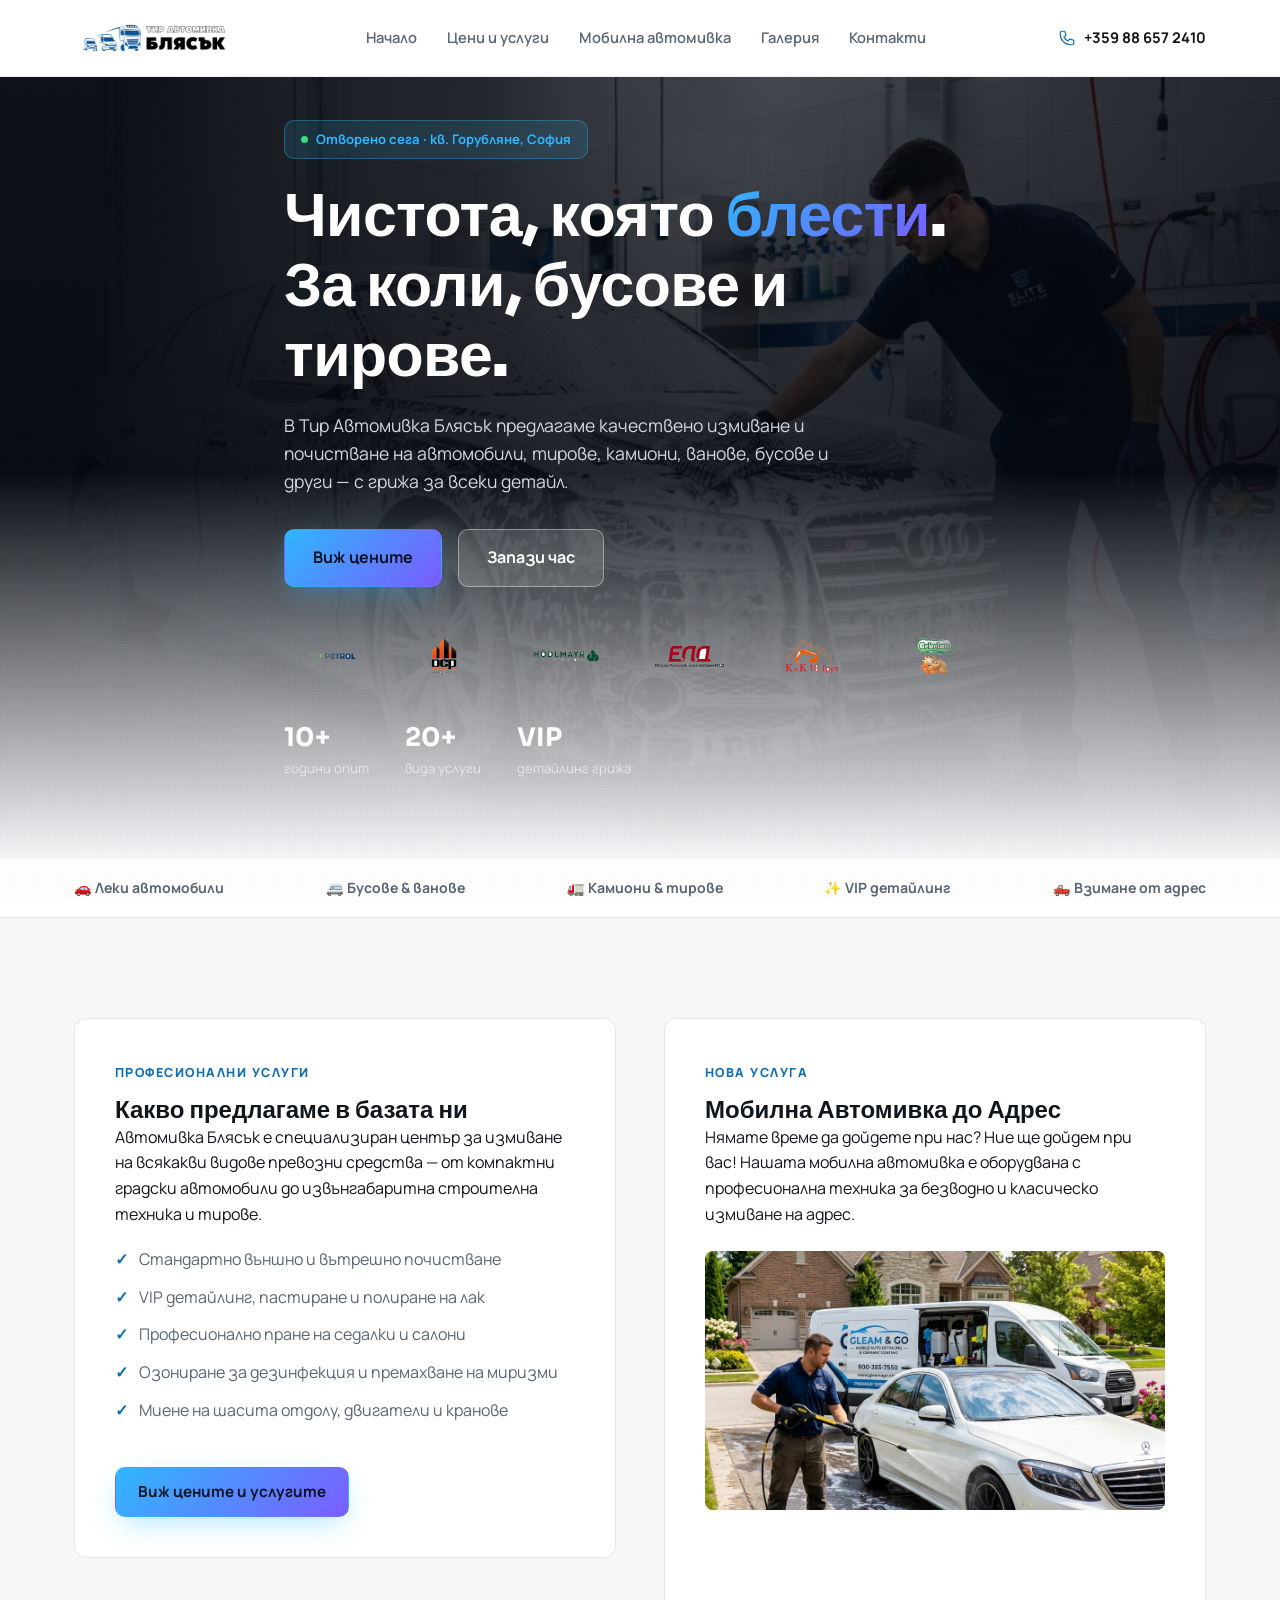
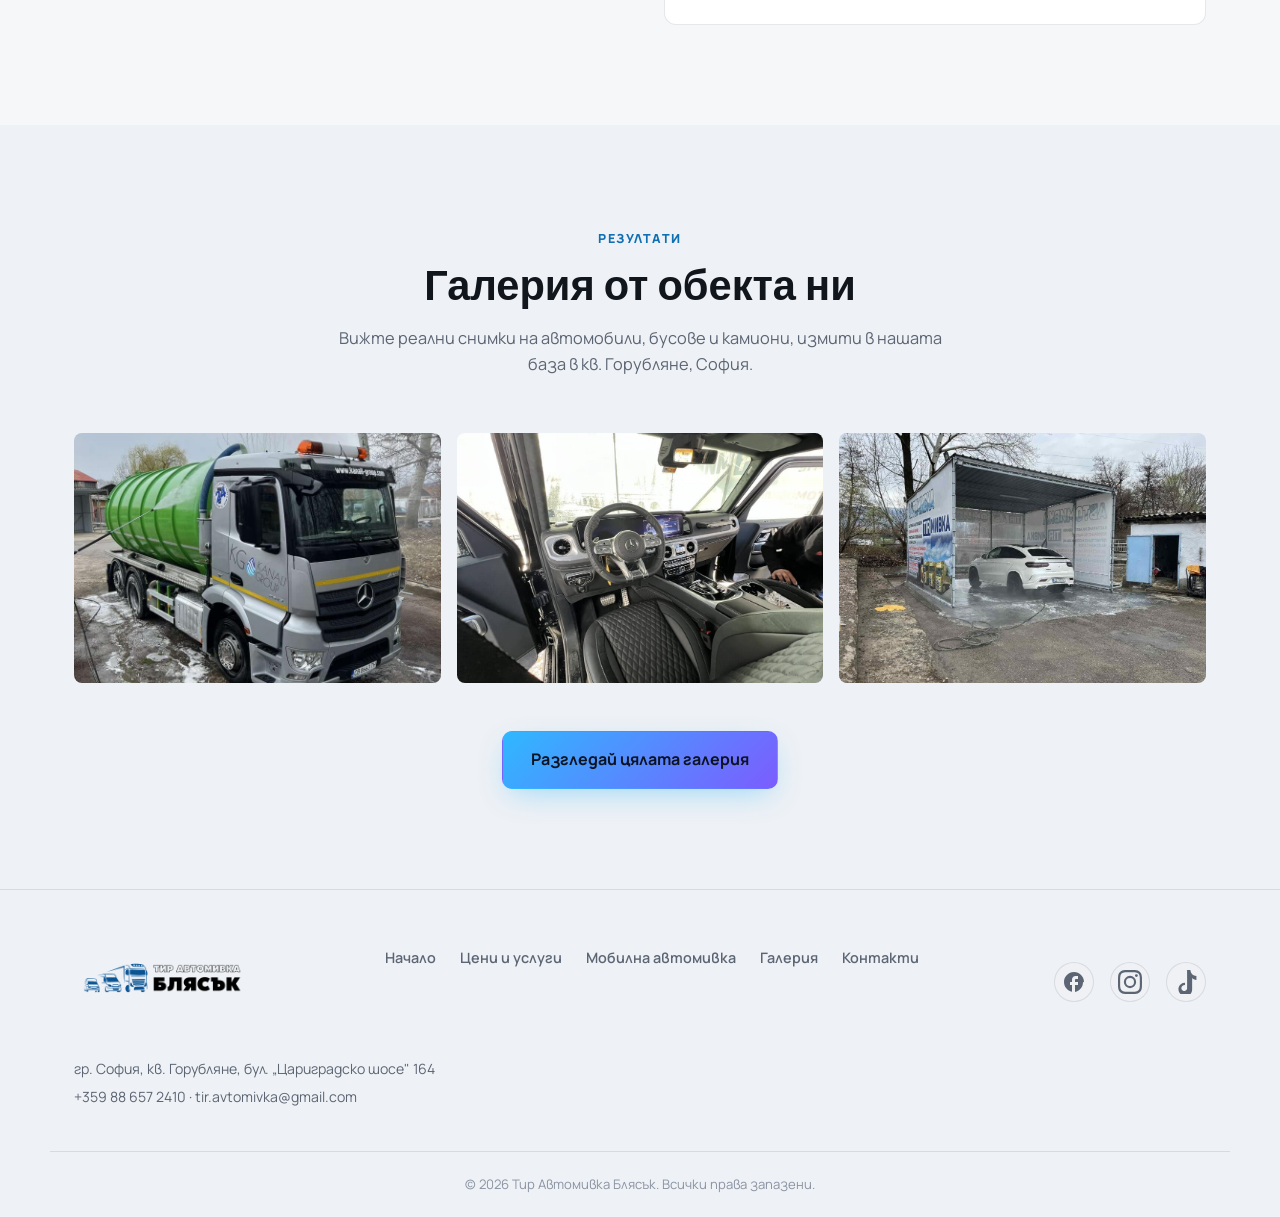
==== index.html @ 38ec2484 "Refactored to multi-page, added hero slider with AI images, centered CTA, added socials, always-colo" ====
<!DOCTYPE html>
<html lang="bg">
<head>
<meta charset="UTF-8">
<meta name="viewport" content="width=device-width, initial-scale=1.0">
<title>Тир Автомивка Блясък — Почистване на автомобили, бусове и тирове в София</title>
<meta name="description" content="Тир Автомивка Блясък — професионално почистване на леки автомобили, SUV, бусове, камиони и тирове в кв. Горубляне, София. VIP детайлинг, полиране, озониране.">
<link rel="preconnect" href="https://fonts.googleapis.com">
<link rel="preconnect" href="https://fonts.gstatic.com" crossorigin>
<link href="https://fonts.googleapis.com/css2?family=Manrope:wght@400;500;600;700;800&family=Sora:wght@600;700;800&display=swap" rel="stylesheet">
<link rel="stylesheet" href="css/style.css">
<link rel="icon" href="images/favicon.png">
</head>
<body>

<div class="noise-overlay" aria-hidden="true"></div>

<!-- HEADER -->
<header class="site-header" id="header">
  <div class="container header-inner">
    <a href="index.html" class="brand">
      <img src="images/logo.png" alt="Тир Автомивка Блясък" class="brand-logo">
    </a>

    <nav class="main-nav" id="main-nav">
      <a href="index.html" class="active">Начало</a>
      <a href="prices.html">Цени и услуги</a>
      <a href="mobile-wash.html">Мобилна автомивка</a>
      <a href="gallery.html">Галерия</a>
      <a href="contacts.html">Контакти</a>
    </nav>

    <div class="header-actions">
      <a href="tel:+359886572410" class="header-phone">
        <svg viewBox="0 0 24 24" fill="none"><path d="M3 5C3 3.89 3.89 3 5 3H8.28C8.76 3 9.18 3.32 9.31 3.78L10.5 7.8C10.61 8.18 10.49 8.59 10.2 8.86L8.1 10.83C9.21 13.18 10.82 14.79 13.17 15.9L15.14 13.8C15.41 13.51 15.82 13.39 16.2 13.5L20.22 14.69C20.68 14.82 21 15.24 21 15.72V19C21 20.11 20.11 21 19 21H17C9.27 21 3 14.73 3 7V5Z" stroke="currentColor" stroke-width="1.6"/></svg>
        +359 88 657 2410
      </a>
      <button class="nav-toggle" id="nav-toggle" aria-label="Меню">
        <span></span><span></span><span></span>
      </button>
    </div>
  </div>
</header>

<!-- HERO -->
<section class="hero" id="home">
  <div class="hero-slider" id="hero-slider">
    <div class="slide active"><img src="images/hero-slide-1.png" alt="Автомивка Блясък - Ръчно пране и детайлинг" loading="eager"></div>
    <div class="slide"><img src="images/hero-slide-2.png" alt="Автомивка Блясък - Измиване на камиони и тирове" loading="lazy"></div>
    <div class="slide"><img src="images/hero-slide-3.png" alt="Автомивка Блясък - Професионално вътрешно почистване" loading="lazy"></div>
    <div class="slide"><img src="images/hero-slide-4.png" alt="Автомивка Блясък - Цялостен детайлинг и джанти" loading="lazy"></div>
  </div>
  <div class="hero-gradient"></div>
  
  <div class="container hero-inner">
    <div class="hero-badge"><span class="dot"></span> Отворено сега · кв. Горубляне, София</div>
    <h1>Чистота, която <span class="accent">блести</span>.<br>За коли, бусове и тирове.</h1>
    <p class="hero-lead">В Тир Автомивка Блясък предлагаме качествено измиване и почистване на автомобили, тирове, камиони, ванове, бусове и други — с грижа за всеки детайл.</p>
    
    <div class="hero-cta">
      <a href="prices.html" class="btn btn-primary btn-lg">Виж цените</a>
      <a href="contacts.html" class="btn btn-ghost btn-lg">Запази час</a>
    </div>

    <!-- Partner logos marquee inside Hero -->
    <div class="hero-partners">
      <div class="partners-track" id="partners-track">
        <!-- populated via JS for seamless loop -->
      </div>
    </div>

    <div class="hero-stats">
      <div class="stat"><strong>10+</strong><span>години опит</span></div>
      <div class="stat"><strong>20+</strong><span>вида услуги</span></div>
      <div class="stat"><strong>VIP</strong><span>детайлинг грижа</span></div>
    </div>
  </div>
</section>

<!-- TRUST STRIP -->
<section class="trust-strip">
  <div class="container trust-inner">
    <div class="trust-item">🚗 Леки автомобили</div>
    <div class="trust-item">🚐 Бусове &amp; ванове</div>
    <div class="trust-item">🚛 Камиони &amp; тирове</div>
    <div class="trust-item">✨ VIP детайлинг</div>
    <div class="trust-item">🛻 Взимане от адрес</div>
  </div>
</section>

<!-- SERVICES & MOBILE WASH OVERVIEW -->
<section class="section" id="overview">
  <div class="container overview-grid">
    <div class="overview-box">
      <span class="kicker">Професионални Услуги</span>
      <h2>Какво предлагаме в базата ни</h2>
      <p>Автомивка Блясък е специализиран център за измиване на всякакви видове превозни средства — от компактни градски автомобили до извънгабаритна строителна техника и тирове.</p>
      <ul class="overview-list">
        <li>Стандартно външно и вътрешно почистване</li>
        <li>VIP детайлинг, пастиране и полиране на лак</li>
        <li>Професионално пране на седалки и салони</li>
        <li>Озониране за дезинфекция и премахване на миризми</li>
        <li>Миене на шасита отдолу, двигатели и кранове</li>
      </ul>
      <a href="prices.html" class="btn btn-primary" style="margin-top: 24px; display: inline-block;">Виж цените и услугите</a>
    </div>
    
    <div class="overview-box">
      <span class="kicker">Нова Услуга</span>
      <h2>Мобилна Автомивка до Адрес</h2>
      <p>Нямате време да дойдете при нас? Ние ще дойдем при вас! Нашата мобилна автомивка е оборудвана с професионална техника за безводно и класическо измиване на адрес.</p>
      <div class="overview-image-container">
        <img src="images/mobile-wash-1.png" alt="Мобилна автомивка на адрес в София" class="overview-img" loading="lazy">
      </div>
      <a href="mobile-wash.html" class="btn btn-ghost" style="margin-top: 24px; display: inline-block;">Научи повече за услугата</a>
    </div>
  </div>
</section>

<!-- GALLERY PREVIEW -->
<section class="section section-alt" id="gallery-preview">
  <div class="container">
    <div class="section-head">
      <span class="kicker">Резултати</span>
      <h2>Галерия от обекта ни</h2>
      <p>Вижте реални снимки на автомобили, бусове и камиони, измити в нашата база в кв. Горубляне, София.</p>
    </div>
    <div class="gallery-grid-preview">
      <img src="images/avtomivka-blqsak-gorublyane-sofia-tir-2.jpg" alt="Измит тир в автомивка Блясък" loading="lazy">
      <img src="images/avtomivka-blqsak-gorublyane-sofia-tir-7.jpg" alt="Измиване на джанти и гуми" loading="lazy">
      <img src="images/avtomivka-blqsak-gorublyane-sofia-tir-12-1.jpg" alt="Ръчно миене на кола в София" loading="lazy">
    </div>
    <div style="text-align: center; margin-top: 48px;">
      <a href="gallery.html" class="btn btn-primary btn-lg">Разгледай цялата галерия</a>
    </div>
  </div>
</section>

<!-- FOOTER -->
<footer class="site-footer">
  <div class="container footer-inner">
    <a href="index.html" class="brand brand-footer">
      <img src="images/logo.png" alt="Тир Автомивка Блясък" class="brand-logo">
    </a>
    <nav class="footer-nav">
      <a href="index.html">Начало</a>
      <a href="prices.html">Цени и услуги</a>
      <a href="mobile-wash.html">Мобилна автомивка</a>
      <a href="gallery.html">Галерия</a>
      <a href="contacts.html">Контакти</a>
    </nav>
    
    <div class="footer-socials">
      <a href="https://www.facebook.com/profile.php?id=61585893165260" target="_blank" rel="noopener" aria-label="Facebook">
        <svg viewBox="0 0 24 24" width="24" height="24" fill="currentColor"><path d="M22 12c0-5.52-4.48-10-10-10S2 6.48 2 12c0 4.84 3.44 8.87 8 9.8V15H8v-3h2V9.5C10 7.57 11.57 6 13.5 6H16v3h-2c-.55 0-1 .45-1 1v2h3v3h-3v6.95c4.56-.93 8-4.96 8-9.75z"/></svg>
      </a>
      <a href="https://www.instagram.com/avto.mivkablqsak" target="_blank" rel="noopener" aria-label="Instagram">
        <svg viewBox="0 0 24 24" width="24" height="24" fill="currentColor"><path d="M12 2.163c3.204 0 3.584.012 4.85.07 3.252.148 4.771 1.691 4.919 4.919.058 1.265.069 1.645.069 4.849 0 3.205-.012 3.584-.069 4.849-.149 3.225-1.664 4.771-4.919 4.919-1.266.058-1.644.07-4.85.07-3.204 0-3.584-.012-4.849-.07-3.26-.149-4.771-1.699-4.919-4.92-.058-1.265-.07-1.644-.07-4.849 0-3.204.013-3.583.07-4.849.149-3.227 1.664-4.771 4.919-4.919 1.266-.057 1.645-.069 4.849-.069zM12 0C8.741 0 8.333.014 7.053.072 2.695.272.273 2.69.073 7.051.014 8.333 0 8.741 0 12c0 3.259.014 3.668.072 4.948.2 4.358 2.618 6.78 6.98 6.98 1.281.058 1.689.072 4.948.072 3.259 0 3.668-.014 4.948-.072 4.354-.2 6.782-2.618 6.979-6.98.059-1.28.073-1.689.073-4.948 0-3.259-.014-3.667-.072-4.947-.196-4.354-2.617-6.78-6.979-6.98C15.668.014 15.259 0 12 0zm0 5.838a6.162 6.162 0 100 12.324 6.162 6.162 0 000-12.324zM12 16a4 4 0 110-8 4 4 0 010 8zm6.406-11.845a1.44 1.44 0 100 2.881 1.44 1.44 0 000-2.881z"/></svg>
      </a>
      <a href="https://www.tiktok.com/@blyasak.detailing?_r=1&_t=ZN-96C8QPZp6rm&fbclid=IwY2xjawSlAjdleHRuA2FlbQIxMABzcnRjBmFwcF9pZBAyMjIwMzkxNzg4MjAwODkyAAEeF7OzA6I80sbkE1vq-XDqUEgDKdx__D3be9TXy45op6AlxoUfL-352jVCqQY_aem_sNbrW4oJqVVBclWjAel9SQ" target="_blank" rel="noopener" aria-label="TikTok">
        <svg viewBox="0 0 24 24" width="24" height="24" fill="currentColor"><path d="M12.525.02c1.31-.02 2.61-.01 3.91-.02.08 1.53.63 3.09 1.75 4.17 1.12 1.11 2.7 1.62 4.24 1.79v4.03c-1.44-.17-2.86-.74-3.95-1.72-.1.08-.21.17-.31.25-.02 3.78-.01 7.56-.02 11.34-.12 2.37-1.39 4.67-3.64 5.56-2.44.98-5.38.7-7.5-1.01-2.18-1.73-3.14-4.83-2.19-7.53.86-2.52 3.56-4.3 6.22-4.14.03.75-.01 1.5.01 2.25-.97-.04-2 .24-2.73.9-.96.86-1.25 2.27-.72 3.44.5 1.11 1.69 1.84 2.89 1.76 1.25-.05 2.4-1.02 2.6-2.25.04-3.17.02-6.34.03-9.51-.02-3.05-.01-6.11-.02-9.17z"/></svg>
      </a>
    </div>

    <div class="footer-meta">
      <p>гр. София, кв. Горубляне, бул. „Цариградско шосе" 164</p>
      <p>+359 88 657 2410 · tir.avtomivka@gmail.com</p>
    </div>
  </div>
  <div class="container footer-bottom">
    <p>© <span id="year"></span> Тир Автомивка Блясък. Всички права запазени.</p>
  </div>
</footer>

<a href="tel:+359886572410" class="fab-call" aria-label="Обади се">
  <svg viewBox="0 0 24 24" fill="none"><path d="M3 5C3 3.89 3.89 3 5 3H8.28C8.76 3 9.18 3.32 9.31 3.78L10.5 7.8C10.61 8.18 10.49 8.59 10.2 8.86L8.1 10.83C9.21 13.18 10.82 14.79 13.17 15.9L15.14 13.8C15.41 13.51 15.82 13.39 16.2 13.5L20.22 14.69C20.68 14.82 21 15.24 21 15.72V19C21 20.11 20.11 21 19 21H17C9.27 21 3 14.73 3 7V5Z" stroke="currentColor" stroke-width="1.6"/></svg>
</a>

<script src="js/main.js"></script>
</body>
</html>
---- css/style.css ----
/* ===== Tokens ===== */
:root{
  --bg: #f6f7f9;
  --bg-soft: #eef1f5;
  --surface: #ffffff;
  --surface-2: #f1f3f7;
  --border: rgba(15,23,42,0.1);
  --text: #11151c;
  --text-dim: #5c6573;
  --accent: #0f6fb3;
  --accent-soft: #2fb8ff;
  --accent-2: #6c4ff5;
  --accent-warm: #a8690a;
  --badge-bg: #ffb547;
  --on-accent: #0c1322;
  --gradient: linear-gradient(135deg, #2fb8ff 0%, #7c5cff 100%);
  --gradient-soft: linear-gradient(135deg, rgba(47,184,255,0.08), rgba(124,92,255,0.08));
  --radius: 12px;
  --radius-sm: 8px;
  --radius-btn: 10px;
  --shadow: 0 18px 45px -20px rgba(15,23,42,0.18);
  --container: 1180px;
  --ff-display: 'Sora', sans-serif;
  --ff-body: 'Manrope', sans-serif;
}

*{box-sizing:border-box;}
html{scroll-behavior:smooth;}
body{
  margin:0;
  background:var(--bg);
  color:var(--text);
  font-family:var(--ff-body);
  line-height:1.6;
  -webkit-font-smoothing:antialiased;
  overflow-x:hidden;
}
img{max-width:100%;display:block;}
a{color:inherit;text-decoration:none;}
ul{margin:0;padding:0;list-style:none;}
h1,h2,h3{font-family:var(--ff-display);margin:0;line-height:1.15;}
p{margin:0;}

.container{
  width:100%;
  max-width:var(--container);
  margin:0 auto;
  padding:0 24px;
}

.noise-overlay{
  position:fixed;inset:0;pointer-events:none;z-index:2;
  background-image:radial-gradient(circle at 1px 1px, rgba(15,23,42,0.035) 1px, transparent 0);
  background-size:3px 3px;
  opacity:0.5;
}

/* ===== Buttons ===== */
.btn{
  display:inline-flex;align-items:center;justify-content:center;gap:8px;
  padding:12px 22px;border-radius:var(--radius-btn);
  font-family:var(--ff-body);font-weight:700;font-size:0.95rem;
  border:1px solid transparent;cursor:pointer;
  transition:transform .25s ease, box-shadow .25s ease, background .25s ease, color .25s ease;
  white-space:nowrap;
}
.btn-primary{
  background:var(--gradient);
  color:var(--on-accent);
  box-shadow:0 10px 30px -8px rgba(47,184,255,0.45);
}
.btn-primary:hover{transform:translateY(-2px);box-shadow:0 14px 36px -8px rgba(47,184,255,0.6);}
.btn-ghost{
  background:rgba(255,255,255,0.14);
  border-color:rgba(255,255,255,0.4);
  color:#fff;
}
.btn-ghost:hover{background:rgba(255,255,255,0.22);transform:translateY(-2px);}
.btn-lg{padding:15px 28px;font-size:1rem;}
.btn-block{width:100%;}

/* ===== Header ===== */
.site-header{
  position:fixed;top:0;left:0;right:0;z-index:100;
  padding:18px 0;
  background:#ffffff;
  border-bottom:1px solid rgba(15,23,42,0.06);
  transition:padding .3s ease, box-shadow .3s ease;
}
.site-header.scrolled{
  padding:12px 0;
  box-shadow:0 4px 24px -10px rgba(15,23,42,0.12);
}
.header-inner{display:flex;align-items:center;justify-content:space-between;gap:24px;}
.brand{display:flex;align-items:center;}
.brand-logo{height:40px;width:auto;display:block;}
.brand-footer .brand-logo{height:44px;}

.main-nav{display:flex;gap:30px;}
.main-nav a{
  font-size:0.92rem;font-weight:600;color:var(--text-dim);
  position:relative;padding:4px 0;transition:color .2s;
}
.main-nav a::after{
  content:'';position:absolute;left:0;bottom:-4px;height:2px;width:0;
  background:var(--gradient);transition:width .25s ease;
}
.main-nav a:hover{color:var(--text);}
.main-nav a:hover::after{width:100%;}

.header-actions{display:flex;align-items:center;gap:18px;}
.header-phone{
  display:flex;align-items:center;gap:8px;
  font-weight:700;font-size:0.92rem;color:var(--text);
}
.header-phone svg{width:18px;height:18px;color:var(--accent);}
.nav-toggle{
  display:none;flex-direction:column;justify-content:center;gap:5px;
  width:38px;height:38px;background:rgba(15,23,42,0.05);border:1px solid var(--border);
  border-radius:var(--radius-sm);cursor:pointer;
}
.nav-toggle span{width:16px;height:2px;background:var(--text);margin:0 auto;border-radius:2px;}

/* ===== Hero ===== */
.hero{
  position:relative;
  min-height:92vh;
  display:flex;align-items:center;
  padding-top:120px;padding-bottom:80px;
  overflow:hidden;
}
.hero-media{position:absolute;inset:0;z-index:-1;}
.hero-media img{width:100%;height:100%;object-fit:cover;filter:saturate(1.1) contrast(1.05);}
.hero-gradient{
  position:absolute;inset:0;
  background:
    linear-gradient(180deg, rgba(6,9,15,0.55) 0%, rgba(6,9,15,0.78) 55%, var(--bg) 100%),
    linear-gradient(100deg, rgba(6,9,15,0.92) 10%, rgba(6,9,15,0.35) 55%, rgba(6,9,15,0.75) 100%);
}
.hero-inner{position:relative;z-index:1;max-width:760px;}
.hero-badge{
  display:inline-flex;align-items:center;gap:8px;
  padding:8px 16px;border-radius:var(--radius-btn);
  background:rgba(47,184,255,0.14);border:1px solid rgba(47,184,255,0.35);
  font-size:0.82rem;font-weight:700;color:var(--accent-soft);margin-bottom:22px;
}
.hero-badge .dot{width:7px;height:7px;border-radius:50%;background:#3ddc7a;box-shadow:0 0 0 0 rgba(61,220,122,0.6);animation:pulse 2s infinite;}
@keyframes pulse{0%{box-shadow:0 0 0 0 rgba(61,220,122,0.5);}70%{box-shadow:0 0 0 8px rgba(61,220,122,0);}100%{box-shadow:0 0 0 0 rgba(61,220,122,0);}}

.hero h1{
  font-size:clamp(2.4rem, 5vw, 3.8rem);
  font-weight:800;color:#fff;margin-bottom:20px;
  letter-spacing:-0.01em;
}
.hero h1 .accent{
  background:var(--gradient);
  -webkit-background-clip:text;background-clip:text;color:transparent;
}
.hero-lead{font-size:1.1rem;color:#d3dae4;max-width:560px;margin-bottom:34px;}
.hero-cta{display:flex;gap:16px;flex-wrap:wrap;margin-bottom:48px;}
.hero-stats{display:flex;gap:36px;flex-wrap:wrap;}
.stat{display:flex;flex-direction:column;}
.stat strong{font-family:var(--ff-display);font-size:1.6rem;color:#fff;}
.stat span{font-size:0.82rem;color:rgba(255,255,255,0.65);}

/* ===== Trust strip ===== */
.trust-strip{
  background:var(--surface);
  border-bottom:1px solid var(--border);
  padding:18px 0;
}
.trust-inner{
  display:flex;justify-content:space-between;flex-wrap:wrap;gap:14px 28px;
}
.trust-item{font-size:0.88rem;font-weight:700;color:var(--text-dim);}

/* ===== Section generic ===== */
.section{padding:100px 0;}
.section-alt{background:var(--bg-soft);}
.section-head{max-width:620px;margin:0 auto 56px;text-align:center;}
.section-head-sm{margin-bottom:36px;}
.kicker{
  display:inline-block;font-size:0.78rem;font-weight:800;letter-spacing:0.12em;
  text-transform:uppercase;color:var(--accent);margin-bottom:14px;
}
.section-head h2{font-size:clamp(1.8rem,3.4vw,2.6rem);color:var(--text);margin-bottom:14px;}
.section-head p{color:var(--text-dim);font-size:1.02rem;}

/* ===== Price cards ===== */
.price-grid{
  display:grid;grid-template-columns:repeat(2,1fr);gap:24px;margin-bottom:60px;
}
.price-card{
  background:var(--surface);border:1px solid var(--border);
  border-radius:var(--radius);padding:28px;
  transition:transform .3s ease, border-color .3s ease, box-shadow .3s ease;
}
.price-card:hover{transform:translateY(-4px);border-color:rgba(15,111,179,0.35);box-shadow:var(--shadow);}
.price-card-head{display:flex;align-items:center;gap:16px;margin-bottom:18px;padding-bottom:18px;border-bottom:1px solid var(--border);}
.price-card-head img{
  width:64px;height:48px;object-fit:contain;
  background:rgba(15,23,42,0.04);border-radius:var(--radius-sm);padding:6px;
}
.price-card-head h3{font-size:1.25rem;color:var(--text);}
.price-list li{
  display:flex;justify-content:space-between;align-items:baseline;gap:12px;
  padding:10px 0;border-bottom:1px dashed var(--border);font-size:0.94rem;
}
.price-list li:last-child{border-bottom:none;}
.price-list li span{color:var(--text-dim);}
.price-list li span i{color:#8b94a3;font-style:normal;font-size:0.85em;}
.price-list li b{color:var(--text);font-weight:800;font-family:var(--ff-display);white-space:nowrap;}
.price-list li.vip span{color:var(--accent-warm);}
.price-list li.vip span i{color:var(--accent-warm);font-style:normal;font-weight:800;letter-spacing:0.04em;}

.addons{
  background:var(--surface);border:1px solid var(--border);border-radius:var(--radius);
  padding:36px;
}
.addons h3{color:var(--text);font-size:1.3rem;margin-bottom:24px;}
.addons-grid{
  display:grid;grid-template-columns:repeat(3,1fr);gap:12px;
}
.addon{
  display:flex;justify-content:space-between;gap:10px;
  padding:12px 16px;background:var(--surface-2);border-radius:var(--radius-sm);font-size:0.88rem;
}
.addon span{color:var(--text-dim);}
.addon span i{font-style:normal;color:#8b94a3;}
.addon b{color:var(--accent);font-weight:800;white-space:nowrap;}

.addons-special{display:flex;gap:16px;margin-top:24px;flex-wrap:wrap;}
.addon-special{
  flex:1;min-width:240px;position:relative;
  background:var(--gradient-soft);border:1px solid rgba(108,79,245,0.25);
  border-radius:var(--radius-sm);padding:20px;
}
.badge-new{
  display:inline-block;background:var(--badge-bg);color:#1a1300;
  font-size:0.68rem;font-weight:800;letter-spacing:0.06em;
  padding:3px 9px;border-radius:6px;margin-bottom:10px;
}
.addon-special p{color:var(--text);font-size:0.9rem;margin-bottom:8px;}
.addon-special b{color:var(--text);font-family:var(--ff-display);}
.vat-note{margin-top:20px;color:#8b94a3;font-size:0.82rem;text-align:right;}

/* ===== Services ===== */
.services-grid{
  display:grid;grid-template-columns:repeat(4, 1fr);gap:10px;
}
.service-pill{
  padding:13px 16px;border-radius:var(--radius-btn);
  background:var(--surface);border:1px solid var(--border);
  font-size:0.86rem;font-weight:600;color:var(--text);text-align:center;
  display:flex;align-items:center;justify-content:center;
  transition:all .25s ease;
}
.service-pill:hover{
  background:var(--gradient);color:var(--on-accent);border-color:transparent;transform:translateY(-3px);
}

/* ===== Partners marquee ===== */
.partners{padding-top:60px;padding-bottom:60px;}
.partners-track{
  display:flex;gap:48px;align-items:center;
  overflow:hidden;position:relative;
  mask-image:linear-gradient(90deg, transparent, #000 10%, #000 90%, transparent);
}
.partners-track .track-inner{
  display:flex;gap:48px;align-items:center;flex-shrink:0;
  animation:scroll-left 28s linear infinite;
}
.partners-track img{
  height:42px;width:auto;object-fit:contain;
  filter:none;opacity:1;
  transition:filter .3s, opacity .3s;flex-shrink:0;
}
.partners-track img:hover{filter:none;opacity:1;}
@keyframes scroll-left{from{transform:translateX(0);}to{transform:translateX(-50%);}}

/* ===== Gallery ===== */
.gallery-grid{
  display:grid;grid-template-columns:repeat(4,1fr);gap:14px;
}
.gallery-grid img{
  width:100%;height:220px;object-fit:cover;border-radius:var(--radius-sm);
  border:1px solid var(--border);
  transition:transform .4s ease, filter .4s ease;
  cursor:pointer;
}
.gallery-grid img:hover{transform:scale(1.03);filter:brightness(1.04);}
.gallery-grid .g-wide{grid-column:span 2;}

/* ===== Contact / Location ===== */
.contact-grid{display:grid;grid-template-columns:1.1fr 0.9fr;gap:60px;align-items:start;}
.contact-lead{color:var(--text-dim);margin:16px 0 32px;font-size:1.02rem;}
.contact-cards{display:flex;flex-direction:column;gap:14px;margin-bottom:28px;}
.contact-card{
  display:flex;gap:16px;align-items:flex-start;
  background:var(--surface);border:1px solid var(--border);border-radius:var(--radius-sm);
  padding:18px;transition:border-color .25s, transform .25s;
}
.contact-card:hover{border-color:rgba(15,111,179,0.4);transform:translateX(4px);}
.contact-icon{font-size:1.4rem;}
.contact-card strong{display:block;color:var(--text);font-size:0.92rem;margin-bottom:4px;}
.contact-card p{color:var(--text-dim);font-size:0.92rem;}
.map-frame{
  border-radius:var(--radius-sm);overflow:hidden;border:1px solid var(--border);
  height:280px;
}
.map-frame iframe{width:100%;height:100%;border:0;}

.contact-form{
  background:var(--surface);border:1px solid var(--border);border-radius:var(--radius);
  padding:36px;box-shadow:var(--shadow);position:sticky;top:110px;
}
.contact-form h3{color:var(--text);font-size:1.4rem;margin-bottom:6px;}
.form-sub{color:var(--text-dim);font-size:0.9rem;margin-bottom:24px;}
.contact-form label{
  display:block;font-size:0.85rem;font-weight:700;color:var(--text-dim);margin-bottom:16px;
}
.contact-form input,.contact-form textarea{
  display:block;width:100%;margin-top:8px;
  background:var(--surface-2);border:1px solid var(--border);border-radius:var(--radius-sm);
  padding:13px 14px;color:var(--text);font-family:var(--ff-body);font-size:0.95rem;
  transition:border-color .2s;resize:vertical;
}
.contact-form input::placeholder,.contact-form textarea::placeholder{color:#9aa3b0;}
.contact-form input:focus,.contact-form textarea:focus{
  outline:none;border-color:var(--accent);
}
.form-note{margin-top:14px;font-size:0.88rem;color:#1f9d57;text-align:center;min-height:1.2em;}

/* ===== Footer ===== */
.site-footer{background:var(--bg-soft);border-top:1px solid var(--border);padding:56px 0 0;}
.footer-inner{
  display:flex;justify-content:space-between;gap:40px;flex-wrap:wrap;
  padding-bottom:36px;border-bottom:1px solid var(--border);
}
.brand-footer{margin-bottom:8px;}
.footer-nav{display:flex;gap:24px;flex-wrap:wrap;}
.footer-nav a{color:var(--text-dim);font-size:0.9rem;font-weight:600;transition:color .2s;}
.footer-nav a:hover{color:var(--accent);}
.footer-meta p{color:var(--text-dim);font-size:0.88rem;margin-bottom:6px;}
.footer-bottom{padding:22px 0;text-align:center;color:#8b94a3;font-size:0.82rem;}

/* ===== Floating call button (mobile) ===== */
.fab-call{
  display:none;position:fixed;bottom:22px;right:22px;z-index:90;
  width:56px;height:56px;border-radius:16px;
  background:var(--gradient);align-items:center;justify-content:center;
  box-shadow:0 10px 30px -6px rgba(47,184,255,0.5);
}
.fab-call svg{width:24px;height:24px;color:var(--on-accent);}

/* ===== Lightbox ===== */
.lightbox{
  position:fixed;inset:0;background:rgba(2,4,8,0.92);
  display:none;align-items:center;justify-content:center;z-index:200;
  padding:40px;backdrop-filter:blur(6px);
}
.lightbox.active{display:flex;}
.lightbox img{max-width:90vw;max-height:85vh;border-radius:var(--radius-sm);box-shadow:0 30px 80px rgba(0,0,0,0.6);}
.lightbox-close{
  position:absolute;top:24px;right:32px;color:#fff;font-size:2rem;cursor:pointer;
  background:none;border:none;line-height:1;
}

/* ===== Responsive ===== */
@media (max-width: 980px){
  .main-nav{display:none;}
  .nav-toggle{display:flex;}
  .price-grid{grid-template-columns:1fr;}
  .addons-grid{grid-template-columns:repeat(2,1fr);}
  .services-grid{grid-template-columns:repeat(3,1fr);}
  .gallery-grid{grid-template-columns:repeat(2,1fr);}
  .gallery-grid .g-wide{grid-column:span 2;}
  .contact-grid{grid-template-columns:1fr;}
  .contact-form{position:static;}
  .header-phone{display:none;}
  .fab-call{display:flex;}
}

@media (max-width: 980px) and (min-width: 1px){
  .main-nav{
    position:fixed;top:74px;left:16px;right:16px;
    background:rgba(255,255,255,0.97);backdrop-filter:blur(16px);
    border:1px solid var(--border);border-radius:var(--radius);
    flex-direction:column;gap:4px;padding:14px;
    box-shadow:var(--shadow);
    transform:translateY(-12px);opacity:0;pointer-events:none;
    transition:transform .25s ease, opacity .25s ease;
  }
  .main-nav.open{
    transform:translateY(0);opacity:1;pointer-events:auto;display:flex;
  }
  .main-nav a{padding:12px 14px;border-radius:var(--radius-sm);}
  .main-nav a:hover{background:rgba(15,23,42,0.05);}
}

@media (max-width: 600px){
  .hero{padding-top:110px;}
  .hero-stats{gap:24px;}
  .addons-grid{grid-template-columns:1fr;}
  .services-grid{grid-template-columns:repeat(2,1fr);}
  .gallery-grid{grid-template-columns:1fr;}
  .gallery-grid .g-wide{grid-column:span 1;}
  .trust-inner{justify-content:center;text-align:center;}
  .header-actions{gap:10px;}
  .btn.btn-primary{padding:10px 16px;font-size:0.85rem;}
}

/* ===== Subpage Header & Page Title ===== */
.site-header-subpage {
  position: sticky;
  top: 0;
  background: var(--bg);
}
.page-title-section {
  padding: 60px 0;
  text-align: center;
  border-bottom: 1px solid var(--border);
}
.page-title-section h1 {
  font-family: var(--ff-display);
  font-size: clamp(2rem, 4vw, 3rem);
  color: #fff;
  margin-bottom: 10px;
}
.page-title-section p {
  color: var(--text-dim);
  font-size: 1.1rem;
  max-width: 600px;
  margin: 0 auto;
}

/* ===== Overview Section (index.html) ===== */
.overview-grid {
  display: grid;
  grid-template-columns: 1fr 1fr;
  gap: 48px;
  align-items: flex-start;
}
.overview-box {
  background: var(--surface);
  border: 1px solid var(--border);
  border-radius: var(--radius);
  padding: 40px;
}
.overview-list {
  list-style: none;
  padding: 0;
  margin: 20px 0;
}
.overview-list li {
  position: relative;
  padding-left: 24px;
  margin-bottom: 12px;
  color: var(--text-dim);
}
.overview-list li::before {
  content: "✓";
  position: absolute;
  left: 0;
  color: var(--accent);
  font-weight: bold;
}
.overview-image-container {
  margin-top: 24px;
  border-radius: var(--radius-sm);
  overflow: hidden;
  aspect-ratio: 16/9;
}
.overview-img {
  width: 100%;
  height: 100%;
  object-fit: cover;
  transition: transform 0.5s;
}
.overview-img:hover {
  transform: scale(1.03);
}
.gallery-grid-preview {
  display: grid;
  grid-template-columns: repeat(3, 1fr);
  gap: 16px;
}
.gallery-grid-preview img {
  width: 100%;
  height: 250px;
  object-fit: cover;
  border-radius: var(--radius-sm);
  transition: transform 0.3s;
}
.gallery-grid-preview img:hover {
  transform: translateY(-4px);
}

/* ===== Mobile Wash Details Page ===== */
.mobile-grid {
  display: grid;
  grid-template-columns: 1fr 1fr;
  gap: 48px;
  align-items: flex-start;
}
.mobile-info-text h2 {
  margin-bottom: 20px;
}
.lead-text {
  font-size: 1.15rem;
  color: #fff;
  margin-bottom: 24px;
  line-height: 1.6;
}
.features-list {
  display: flex;
  flex-direction: column;
  gap: 20px;
}
.feature-item strong {
  display: block;
  font-size: 1.1rem;
  color: var(--accent-soft);
  margin-bottom: 6px;
}
.feature-item p {
  color: var(--text-dim);
}
.mobile-images-showcase {
  display: flex;
  flex-direction: column;
  gap: 24px;
}
.mobile-img-card {
  background: var(--surface);
  border: 1px solid var(--border);
  border-radius: var(--radius);
  padding: 16px;
  overflow: hidden;
}
.mobile-img-card img {
  width: 100%;
  height: 280px;
  object-fit: cover;
  border-radius: var(--radius-sm);
  margin-bottom: 12px;
}
.mobile-img-card p {
  text-align: center;
  font-weight: 600;
  color: var(--text-dim);
  font-size: 0.95rem;
}

/* ===== Hero Slider & Partners In Hero ===== */
.hero-slider {
  position: absolute;
  inset: 0;
  z-index: -1;
}
.hero-slider .slide {
  position: absolute;
  inset: 0;
  opacity: 0;
  transition: opacity 1s ease-in-out;
}
.hero-slider .slide.active {
  opacity: 1;
}
.hero-slider .slide img {
  width: 100%;
  height: 100%;
  object-fit: cover;
  filter: saturate(1.1) contrast(1.05);
}
.hero-partners {
  margin-bottom: 40px;
  max-width: 100%;
  overflow: hidden;
  mask-image: linear-gradient(90deg, transparent, #000 10%, #000 90%, transparent);
  -webkit-mask-image: linear-gradient(90deg, transparent, #000 10%, #000 90%, transparent);
}

/* ===== Social Links ===== */
.footer-socials {
  display: flex;
  gap: 16px;
  margin: 16px 0;
}
.footer-socials a {
  display: flex;
  align-items: center;
  justify-content: center;
  width: 40px;
  height: 40px;
  border-radius: 50%;
  background: rgba(255,255,255,0.06);
  border: 1px solid var(--border);
  color: var(--text-dim);
  transition: color 0.3s, background 0.3s, border-color 0.3s;
}
.footer-socials a:hover {
  color: #fff;
  background: var(--gradient);
  border-color: transparent;
}

@media (max-width: 980px) {
  .overview-grid, .mobile-grid {
    grid-template-columns: 1fr;
    gap: 32px;
  }
  .gallery-grid-preview {
    grid-template-columns: repeat(2, 1fr);
  }
  .gallery-grid-preview img:last-child {
    display: none;
  }
}
@media (max-width: 600px) {
  .hero {
    padding-top: 110px;
    text-align: center;
  }
  .hero-badge {
    justify-content: center;
  }
  .hero-lead {
    margin-left: auto;
    margin-right: auto;
  }
  .hero-cta {
    justify-content: center;
  }
  .hero-partners {
    margin-left: auto;
    margin-right: auto;
  }
  .hero-stats {
    justify-content: center;
  }
  .gallery-grid-preview {
    grid-template-columns: 1fr;
  }
  .gallery-grid-preview img:last-child {
    display: block;
  }
}
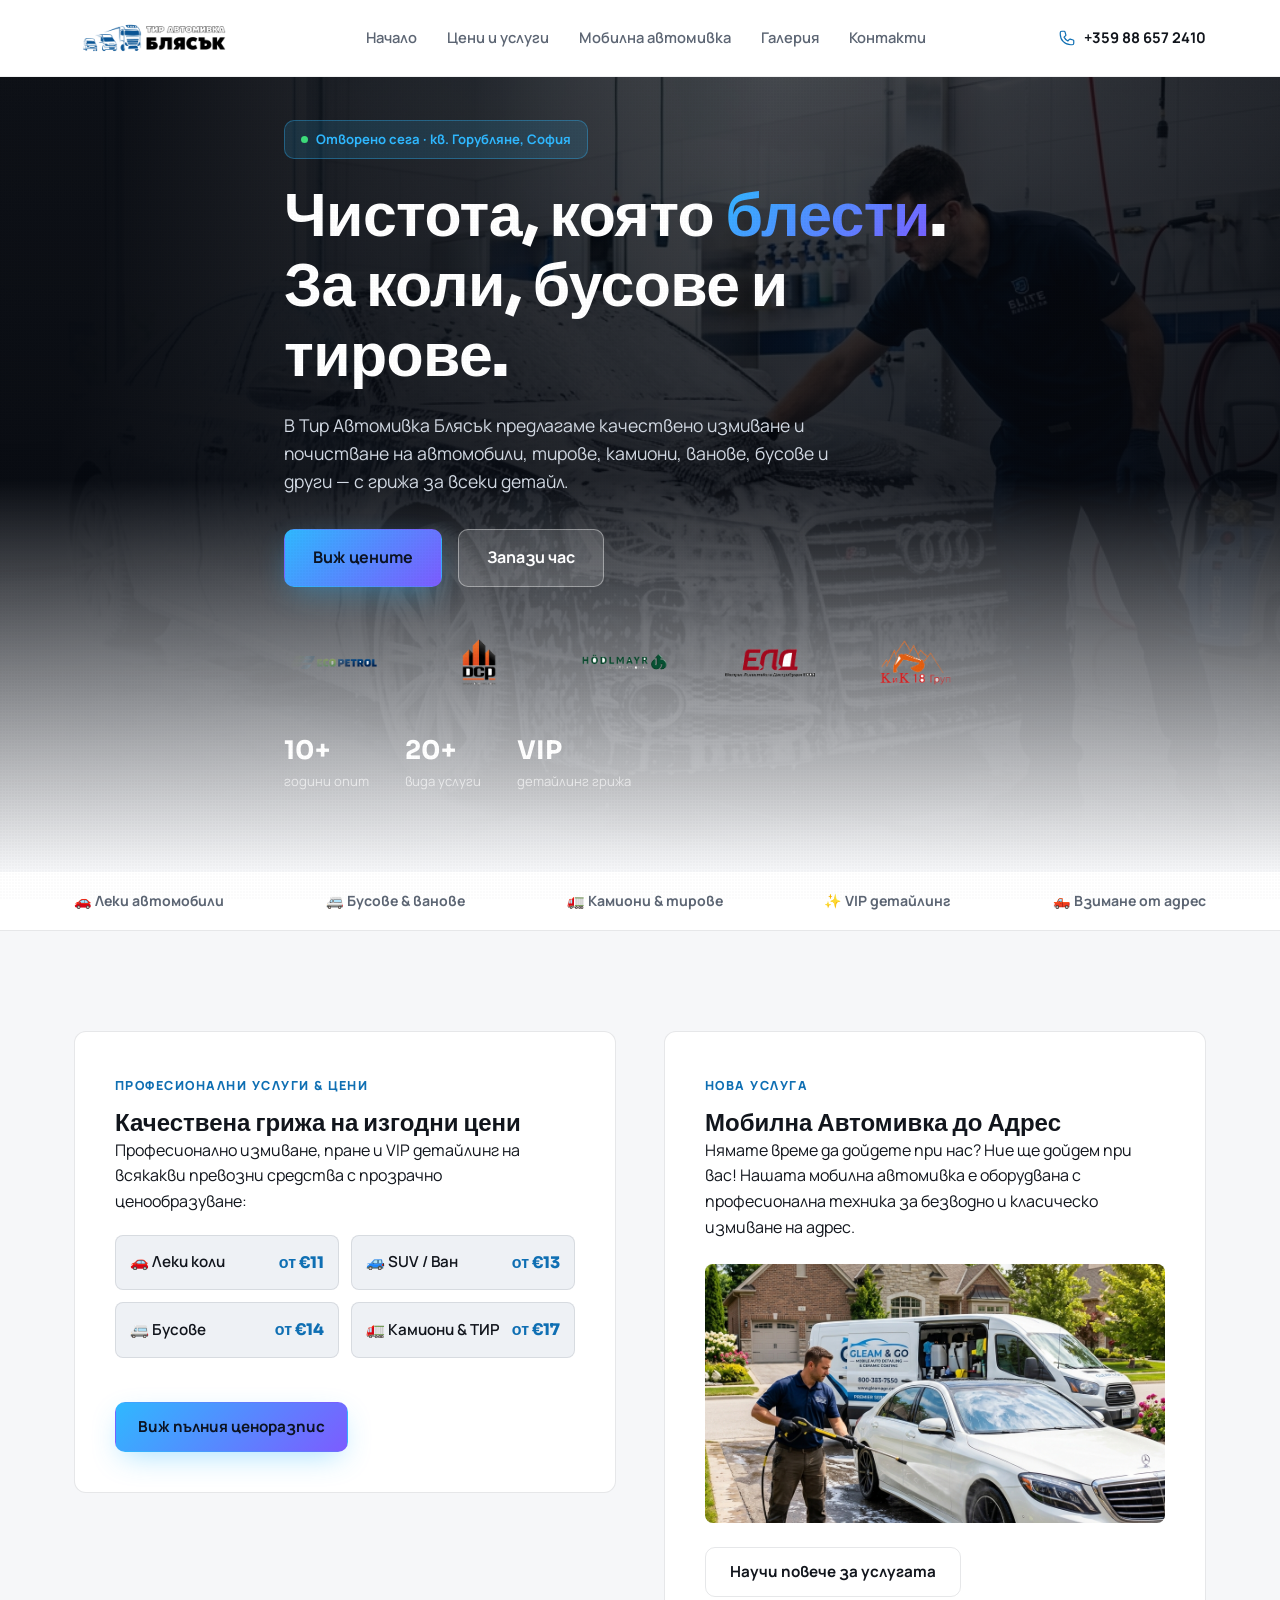
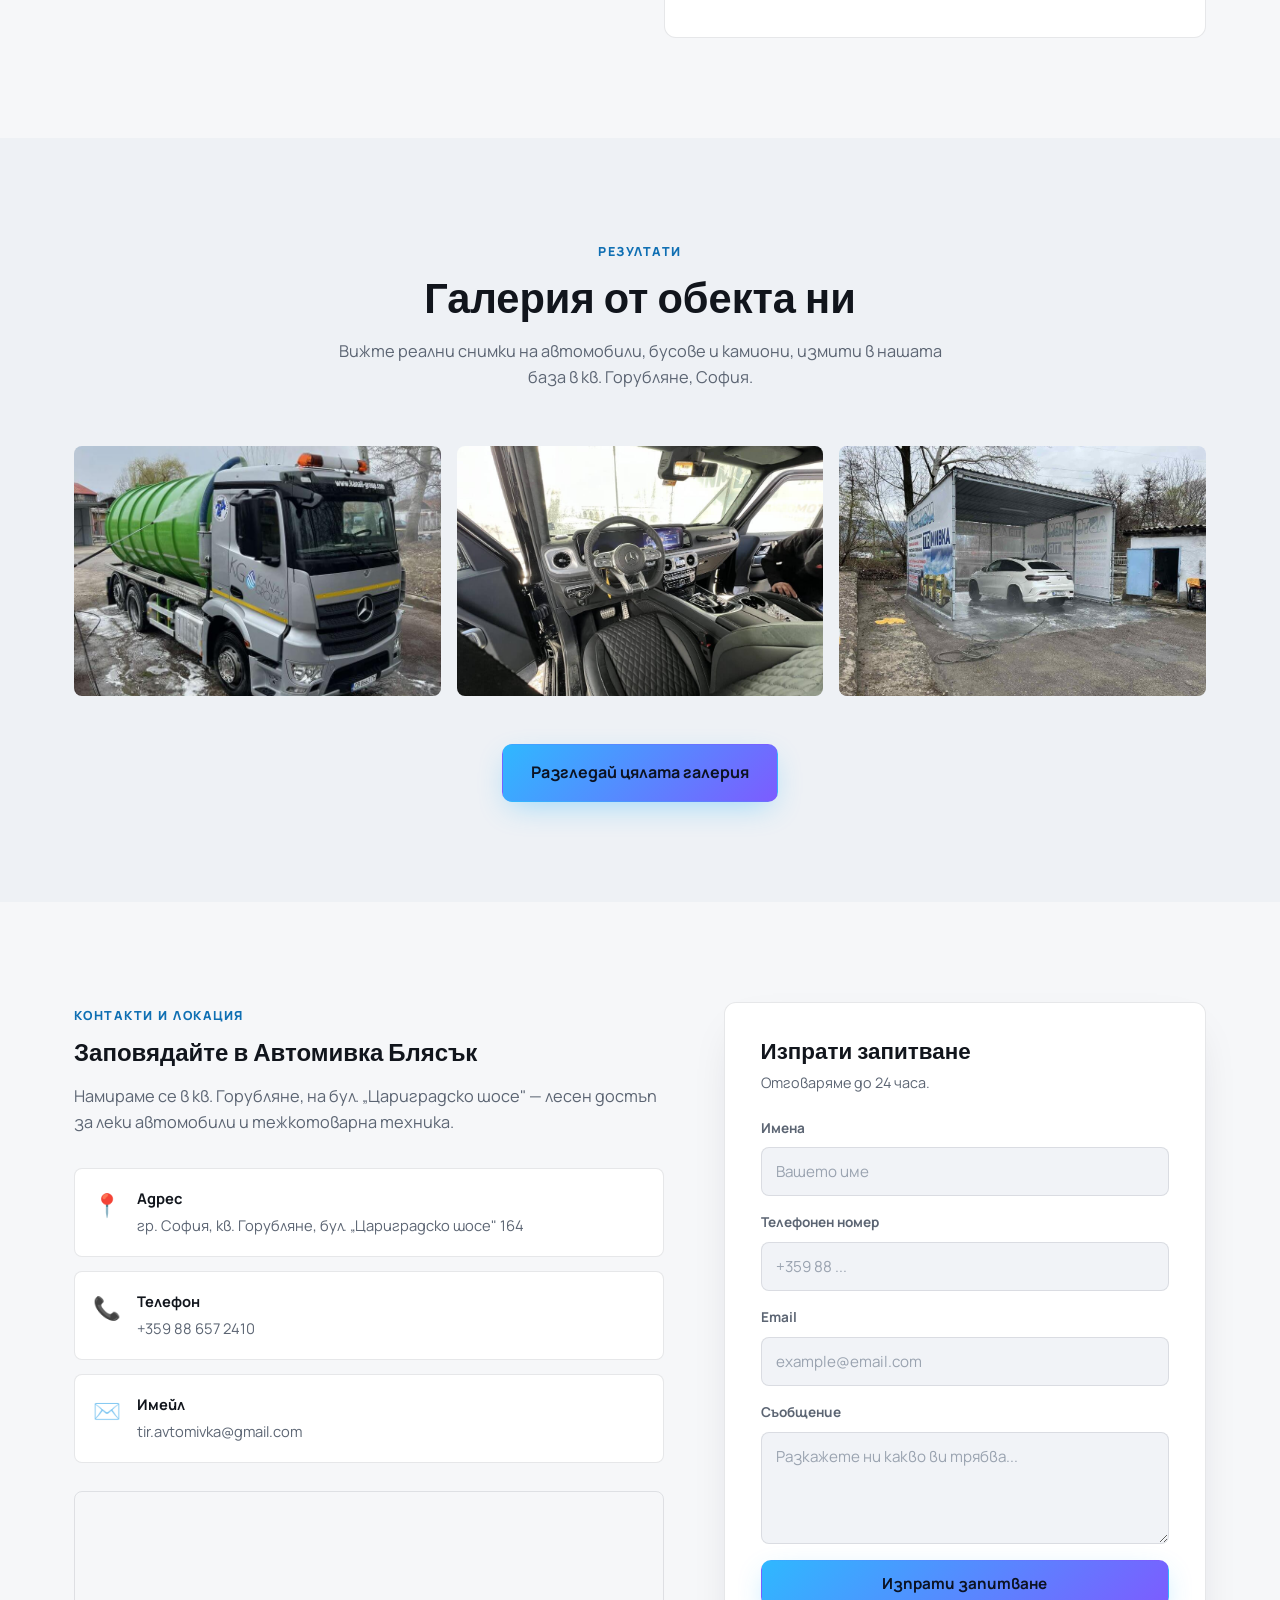
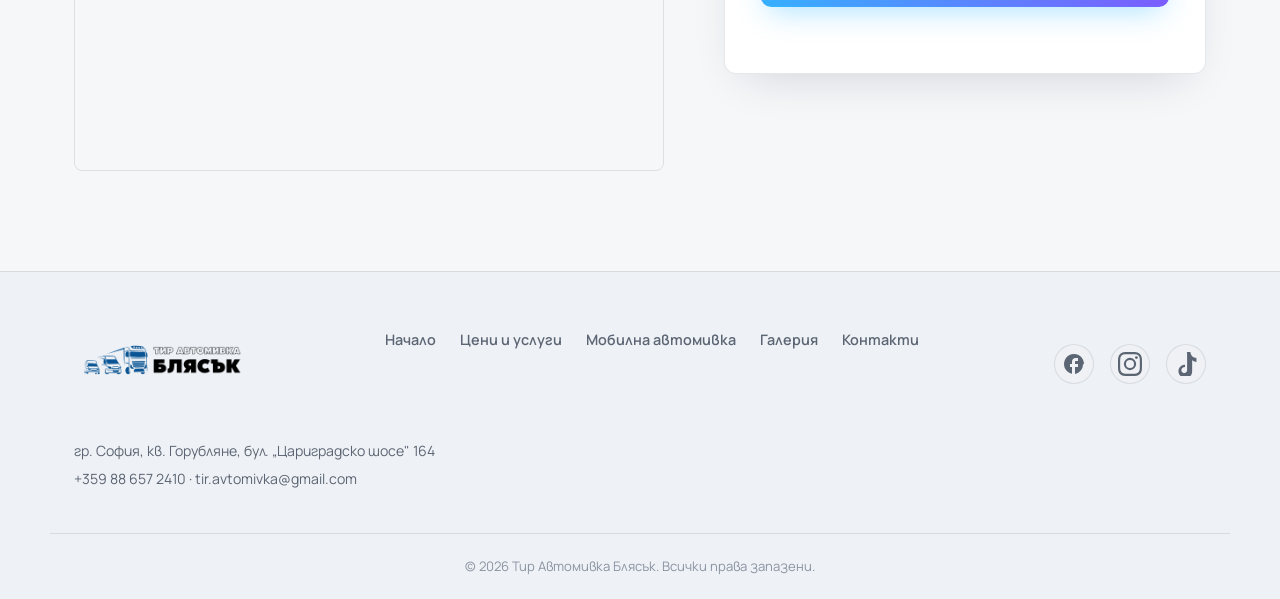
==== commit 3052e33b: "Fix text visibility, button contrast, logo marquee size/speed, add prices preview and contacts secti" ====
--- a/index.html
+++ b/index.html
@@ -92,17 +92,30 @@
 <section class="section" id="overview">
   <div class="container overview-grid">
     <div class="overview-box">
-      <span class="kicker">Професионални Услуги</span>
-      <h2>Какво предлагаме в базата ни</h2>
-      <p>Автомивка Блясък е специализиран център за измиване на всякакви видове превозни средства — от компактни градски автомобили до извънгабаритна строителна техника и тирове.</p>
-      <ul class="overview-list">
-        <li>Стандартно външно и вътрешно почистване</li>
-        <li>VIP детайлинг, пастиране и полиране на лак</li>
-        <li>Професионално пране на седалки и салони</li>
-        <li>Озониране за дезинфекция и премахване на миризми</li>
-        <li>Миене на шасита отдолу, двигатели и кранове</li>
-      </ul>
-      <a href="prices.html" class="btn btn-primary" style="margin-top: 24px; display: inline-block;">Виж цените и услугите</a>
+      <span class="kicker">Професионални Услуги &amp; Цени</span>
+      <h2>Качествена грижа на изгодни цени</h2>
+      <p>Професионално измиване, пране и VIP детайлинг на всякакви превозни средства с прозрачно ценообразуване:</p>
+      
+      <div class="home-prices-hint">
+        <div class="price-hint-item">
+          <span>🚗 Леки коли</span>
+          <strong>от €11</strong>
+        </div>
+        <div class="price-hint-item">
+          <span>🚙 SUV / Ван</span>
+          <strong>от €13</strong>
+        </div>
+        <div class="price-hint-item">
+          <span>🚐 Бусове</span>
+          <strong>от €14</strong>
+        </div>
+        <div class="price-hint-item">
+          <span>🚛 Камиони &amp; ТИР</span>
+          <strong>от €17</strong>
+        </div>
+      </div>
+      
+      <a href="prices.html" class="btn btn-primary" style="margin-top: 24px; display: inline-block;">Виж пълния ценоразпис</a>
     </div>
     
     <div class="overview-box">
@@ -112,7 +125,7 @@
       <div class="overview-image-container">
         <img src="images/mobile-wash-1.png" alt="Мобилна автомивка на адрес в София" class="overview-img" loading="lazy">
       </div>
-      <a href="mobile-wash.html" class="btn btn-ghost" style="margin-top: 24px; display: inline-block;">Научи повече за услугата</a>
+      <a href="mobile-wash.html" class="btn btn-ghost-dark" style="margin-top: 24px; display: inline-block;">Научи повече за услугата</a>
     </div>
   </div>
 </section>
@@ -133,6 +146,63 @@
     <div style="text-align: center; margin-top: 48px;">
       <a href="gallery.html" class="btn btn-primary btn-lg">Разгледай цялата галерия</a>
     </div>
+  </div>
+</section>
+
+<!-- CONTACT INFO & FORM -->
+<section class="section" id="location">
+  <div class="container contact-grid">
+    <div class="contact-info" id="contact">
+      <span class="kicker">Контакти и локация</span>
+      <h2>Заповядайте в Автомивка Блясък</h2>
+      <p class="contact-lead">Намираме се в кв. Горубляне, на бул. „Цариградско шосе" — лесен достъп за леки автомобили и тежкотоварна техника.</p>
+
+      <div class="contact-cards">
+        <a class="contact-card" href="https://maps.google.com/?q=бул.+Цариградско+шосе+164,+София" target="_blank" rel="noopener">
+          <span class="contact-icon">📍</span>
+          <div><strong>Адрес</strong><p>гр. София, кв. Горубляне, бул. „Цариградско шосе" 164</p></div>
+        </a>
+        <a class="contact-card" href="tel:+359886572410">
+          <span class="contact-icon">📞</span>
+          <div><strong>Телефон</strong><p>+359 88 657 2410</p></div>
+        </a>
+        <a class="contact-card" href="mailto:tir.avtomivka@gmail.com">
+          <span class="contact-icon">✉️</span>
+          <div><strong>Имейл</strong><p>tir.avtomivka@gmail.com</p></div>
+        </a>
+      </div>
+
+      <div class="map-frame">
+        <iframe
+          src="https://www.google.com/maps?q=бул.+Цариградско+шосе+164,+София&output=embed"
+          loading="lazy"
+          referrerpolicy="no-referrer-when-downgrade"
+          title="Карта на Автомивка Блясък"></iframe>
+      </div>
+    </div>
+
+    <form class="contact-form" id="contact-form">
+      <h3>Изпрати запитване</h3>
+      <p class="form-sub">Отговаряме до 24 часа.</p>
+      <label>
+        Имена
+        <input type="text" name="name" placeholder="Вашето име" required>
+      </label>
+      <label>
+        Телефонен номер
+        <input type="tel" name="phone" placeholder="+359 88 ..." required>
+      </label>
+      <label>
+        Email
+        <input type="email" name="email" placeholder="example@email.com">
+      </label>
+      <label>
+        Съобщение
+        <textarea name="message" rows="4" placeholder="Разкажете ни какво ви трябва..." required></textarea>
+      </label>
+      <button type="submit" class="btn btn-primary btn-block">Изпрати запитване</button>
+      <p class="form-note" id="form-note"></p>
+    </form>
   </div>
 </section>
 
--- a/css/style.css
+++ b/css/style.css
@@ -268,10 +268,10 @@
 }
 .partners-track .track-inner{
   display:flex;gap:48px;align-items:center;flex-shrink:0;
-  animation:scroll-left 28s linear infinite;
+  animation:scroll-left 14s linear infinite;
 }
 .partners-track img{
-  height:42px;width:auto;object-fit:contain;
+  height:55px;width:auto;object-fit:contain;
   filter:none;opacity:1;
   transition:filter .3s, opacity .3s;flex-shrink:0;
 }
@@ -424,7 +424,7 @@
 .page-title-section h1 {
   font-family: var(--ff-display);
   font-size: clamp(2rem, 4vw, 3rem);
-  color: #fff;
+  color: var(--text);
   margin-bottom: 10px;
 }
 .page-title-section p {
@@ -508,7 +508,7 @@
 }
 .lead-text {
   font-size: 1.15rem;
-  color: #fff;
+  color: var(--text);
   margin-bottom: 24px;
   line-height: 1.6;
 }
@@ -647,3 +647,45 @@
   }
 }
 
+/* ===== Pricing Hint on Home Page ===== */
+.home-prices-hint {
+  display: grid;
+  grid-template-columns: repeat(2, 1fr);
+  gap: 12px;
+  margin: 20px 0;
+}
+.price-hint-item {
+  background: var(--bg-soft);
+  border: 1px solid var(--border);
+  border-radius: var(--radius-sm);
+  padding: 14px;
+  display: flex;
+  justify-content: space-between;
+  align-items: center;
+}
+.price-hint-item span {
+  font-weight: 600;
+  color: var(--text);
+  font-size: 0.95rem;
+}
+.price-hint-item strong {
+  color: var(--accent);
+  font-weight: 800;
+  font-family: var(--ff-display);
+}
+
+/* ===== Dark Ghost Button for Light Backgrounds ===== */
+.btn-ghost-dark {
+  background: transparent;
+  border: 1px solid var(--border);
+  color: var(--text);
+  padding: 12px 24px;
+  border-radius: var(--radius-btn);
+  font-weight: 700;
+  transition: all 0.3s;
+}
+.btn-ghost-dark:hover {
+  background: var(--bg-soft);
+  transform: translateY(-2px);
+  border-color: var(--text);
+}
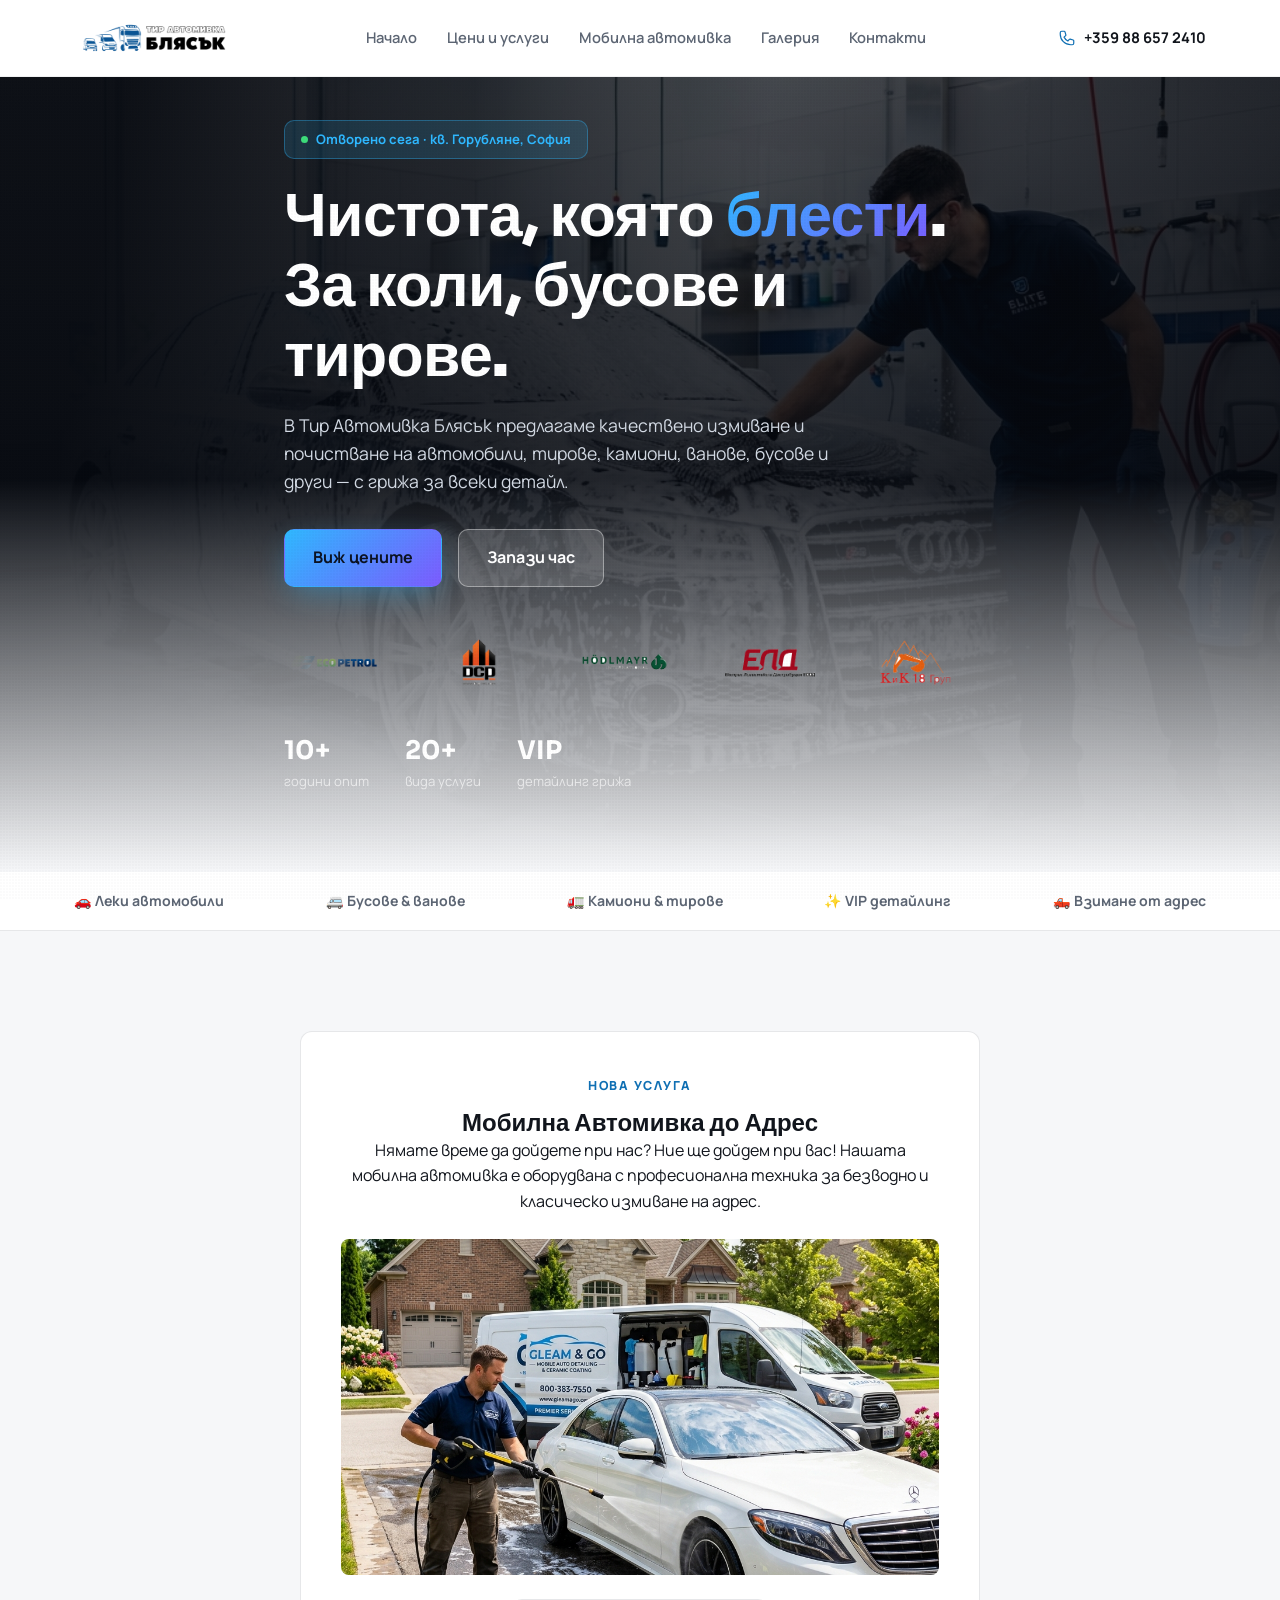
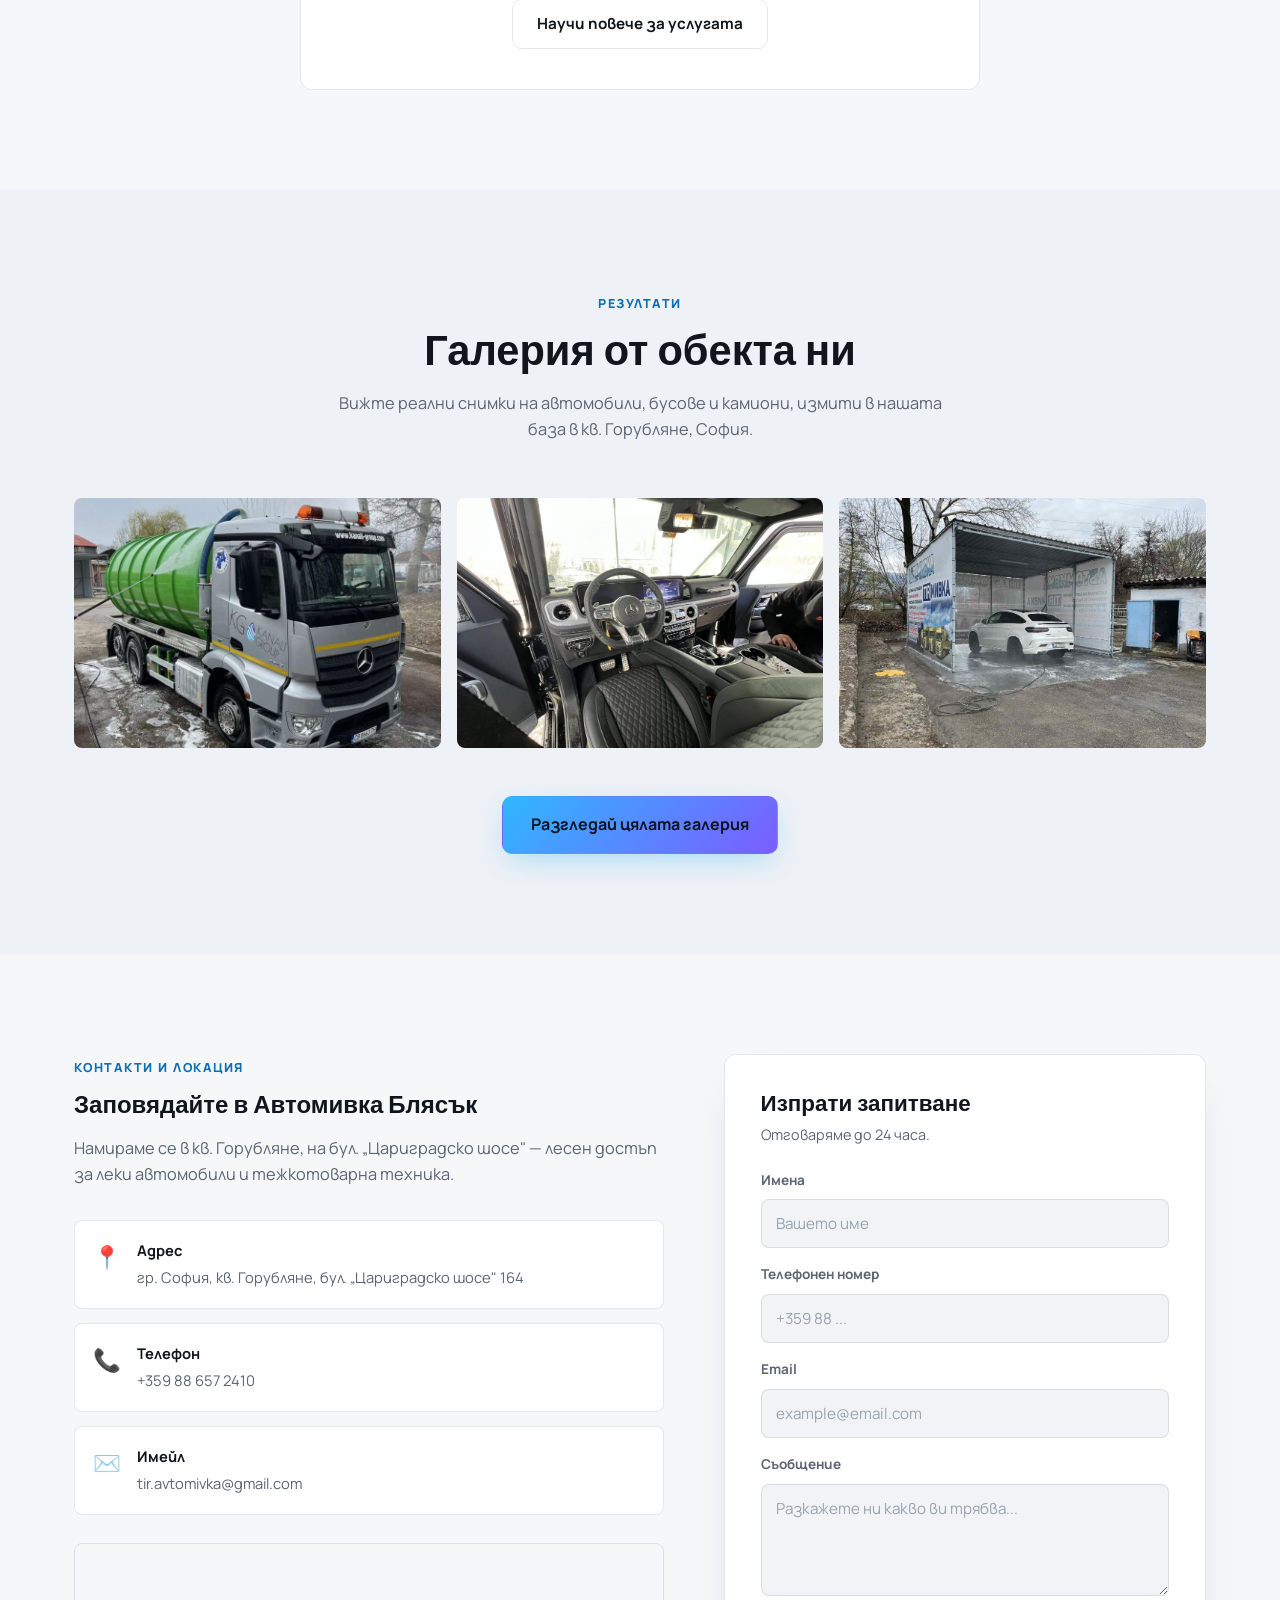
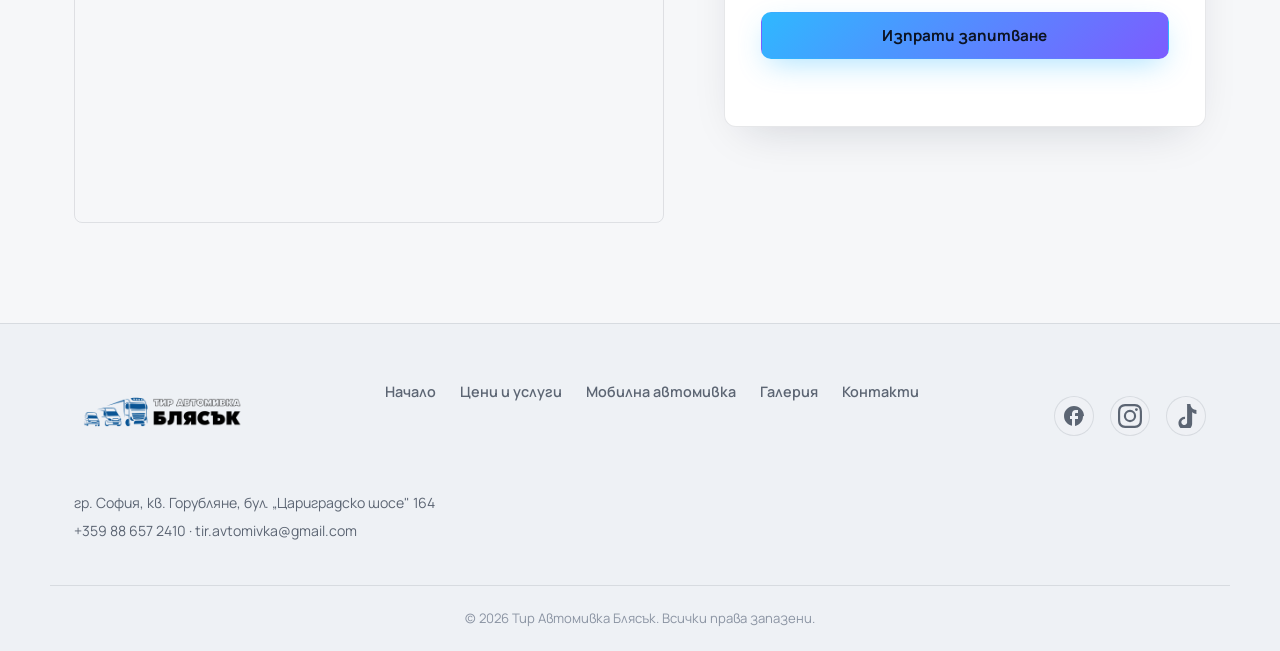
==== commit f891af13: "Remove prices hint box from homepage and center mobile wash section CTA button" ====
--- a/index.html
+++ b/index.html
@@ -90,42 +90,17 @@
 
 <!-- SERVICES & MOBILE WASH OVERVIEW -->
 <section class="section" id="overview">
-  <div class="container overview-grid">
-    <div class="overview-box">
-      <span class="kicker">Професионални Услуги &amp; Цени</span>
-      <h2>Качествена грижа на изгодни цени</h2>
-      <p>Професионално измиване, пране и VIP детайлинг на всякакви превозни средства с прозрачно ценообразуване:</p>
-      
-      <div class="home-prices-hint">
-        <div class="price-hint-item">
-          <span>🚗 Леки коли</span>
-          <strong>от €11</strong>
-        </div>
-        <div class="price-hint-item">
-          <span>🚙 SUV / Ван</span>
-          <strong>от €13</strong>
-        </div>
-        <div class="price-hint-item">
-          <span>🚐 Бусове</span>
-          <strong>от €14</strong>
-        </div>
-        <div class="price-hint-item">
-          <span>🚛 Камиони &amp; ТИР</span>
-          <strong>от €17</strong>
-        </div>
-      </div>
-      
-      <a href="prices.html" class="btn btn-primary" style="margin-top: 24px; display: inline-block;">Виж пълния ценоразпис</a>
-    </div>
-    
-    <div class="overview-box">
+  <div class="container">
+    <div class="overview-box" style="max-width: 680px; margin: 0 auto; text-align: center;">
       <span class="kicker">Нова Услуга</span>
       <h2>Мобилна Автомивка до Адрес</h2>
       <p>Нямате време да дойдете при нас? Ние ще дойдем при вас! Нашата мобилна автомивка е оборудвана с професионална техника за безводно и класическо измиване на адрес.</p>
       <div class="overview-image-container">
         <img src="images/mobile-wash-1.png" alt="Мобилна автомивка на адрес в София" class="overview-img" loading="lazy">
       </div>
-      <a href="mobile-wash.html" class="btn btn-ghost-dark" style="margin-top: 24px; display: inline-block;">Научи повече за услугата</a>
+      <div style="text-align: center; margin-top: 24px;">
+        <a href="mobile-wash.html" class="btn btn-ghost-dark" style="display: inline-block;">Научи повече за услугата</a>
+      </div>
     </div>
   </div>
 </section>
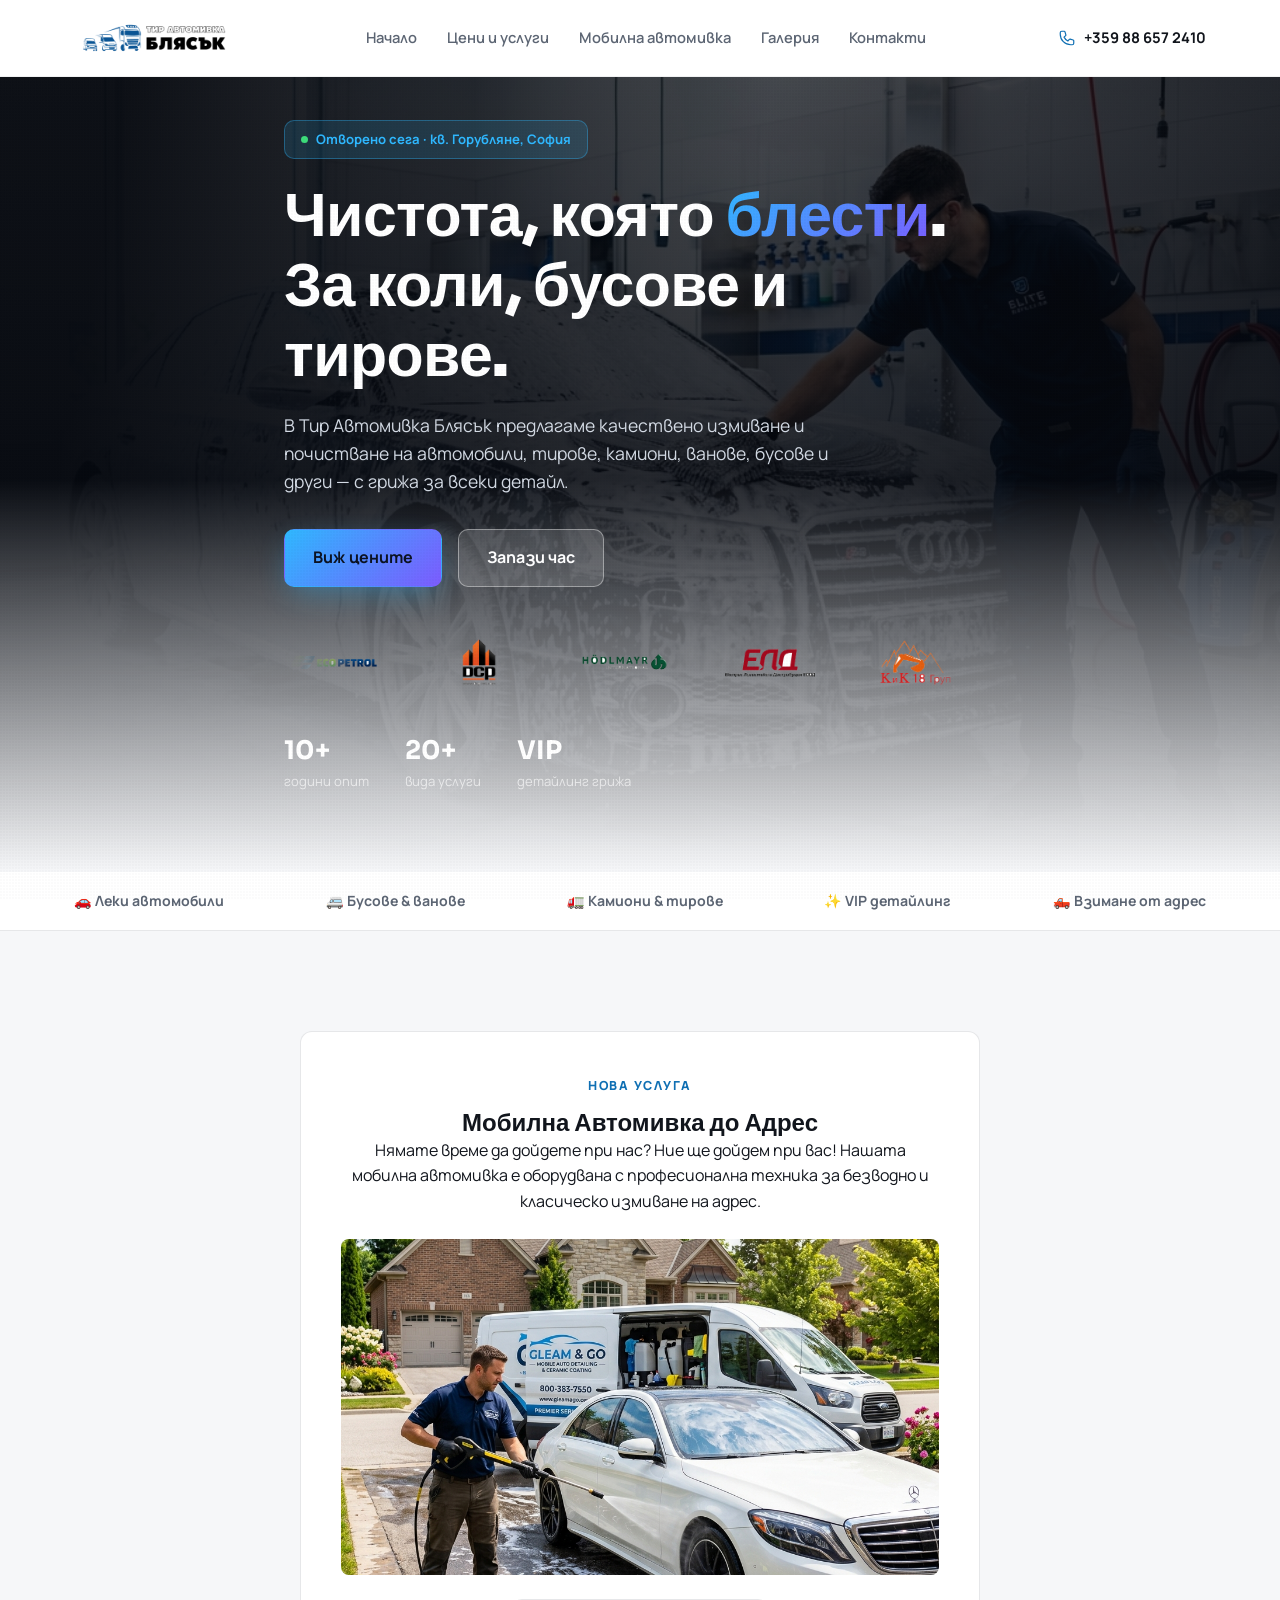
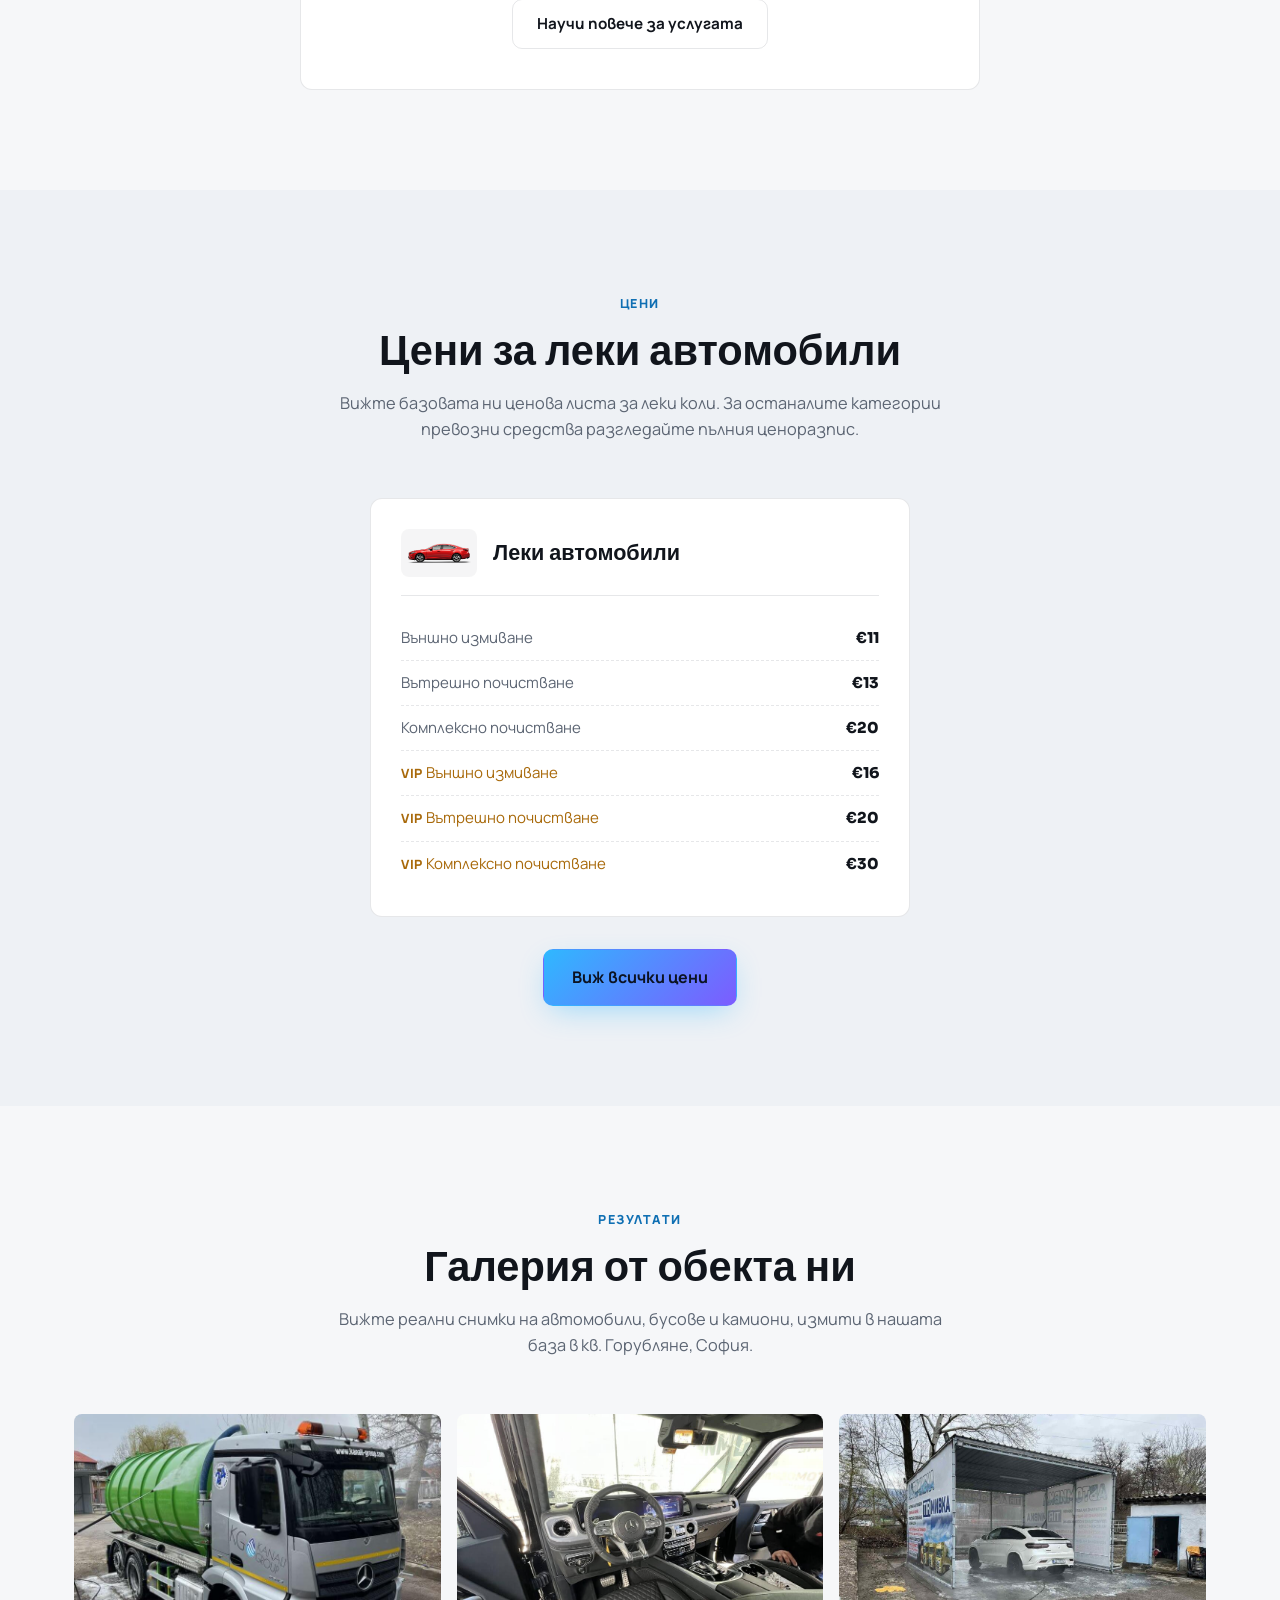
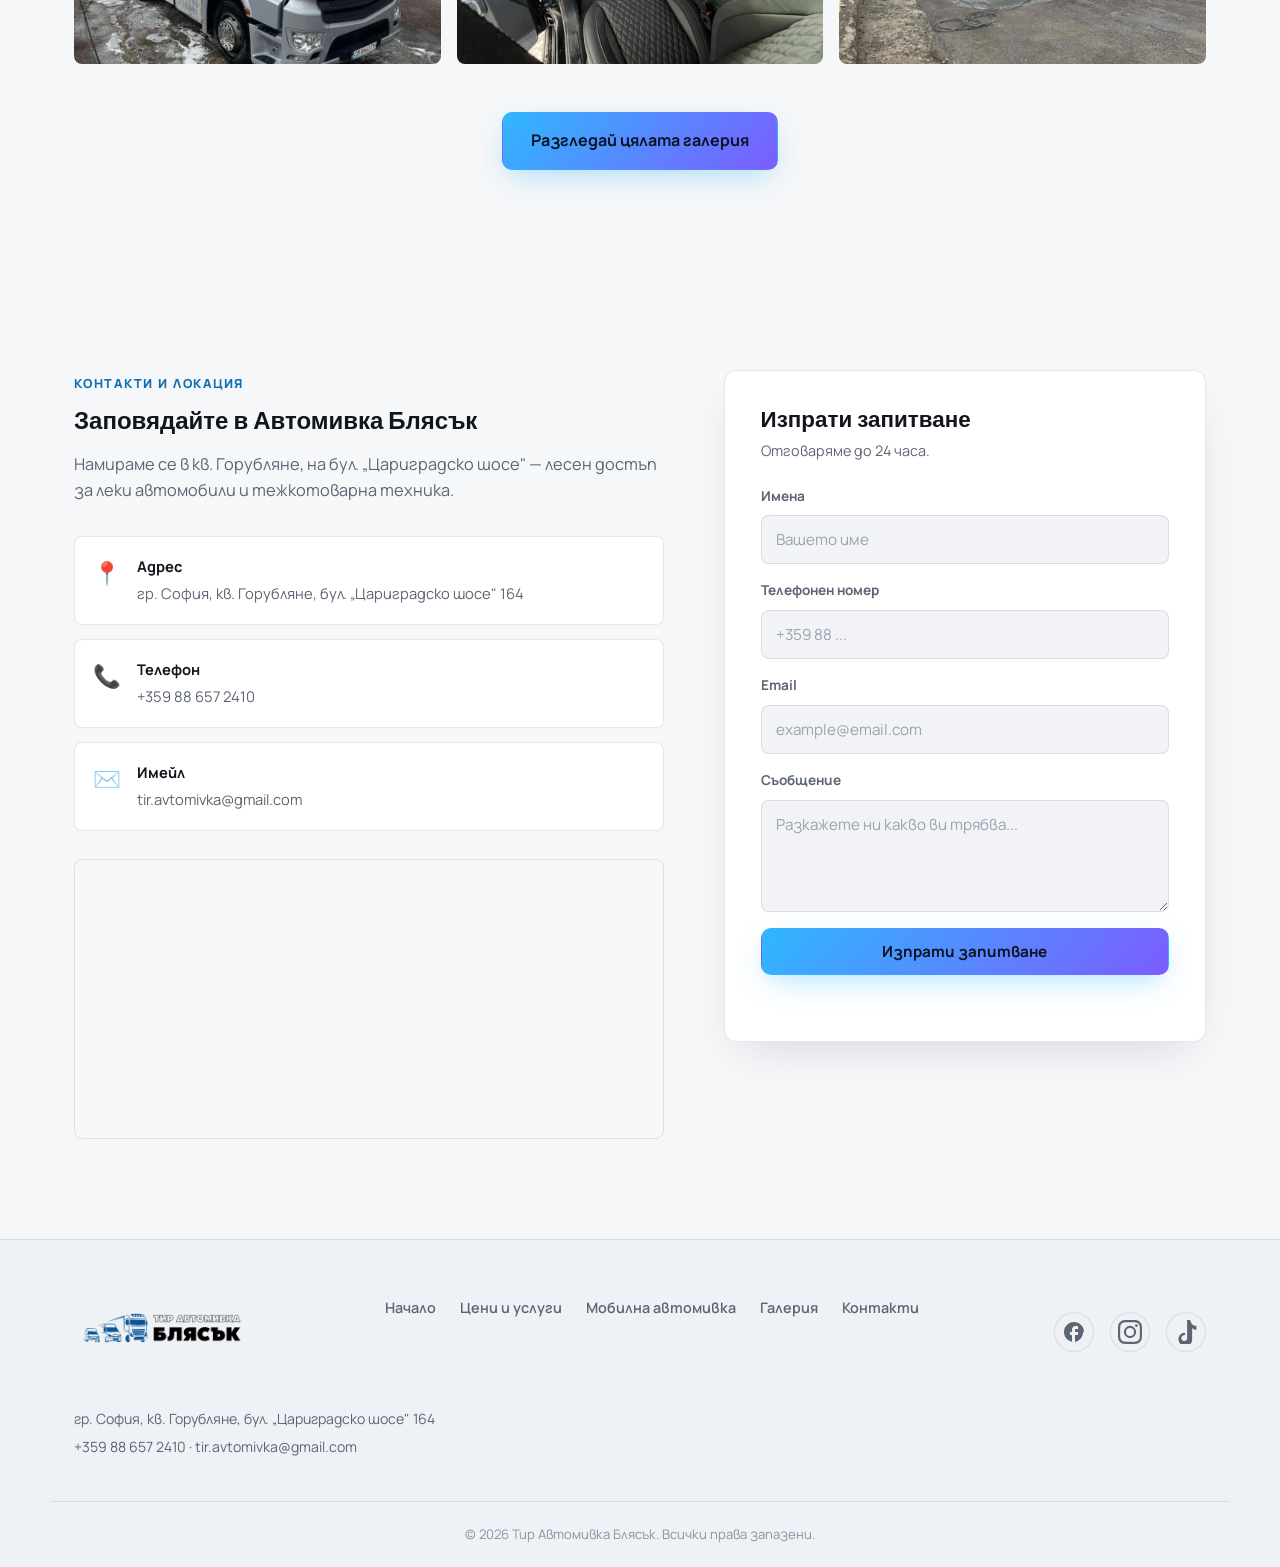
==== commit feb1f871: "Add prices preview section for cars to the homepage before gallery preview" ====
--- a/index.html
+++ b/index.html
@@ -105,8 +105,40 @@
   </div>
 </section>
 
+<!-- PRICES PREVIEW -->
+<section class="section section-alt" id="prices-preview">
+  <div class="container">
+    <div class="section-head">
+      <span class="kicker">Цени</span>
+      <h2>Цени за леки автомобили</h2>
+      <p>Вижте базовата ни ценова листа за леки коли. За останалите категории превозни средства разгледайте пълния ценоразпис.</p>
+    </div>
+    
+    <div style="max-width: 540px; margin: 0 auto;">
+      <article class="price-card" style="margin-bottom: 32px; background: var(--surface); border: 1px solid var(--border); border-radius: var(--radius); padding: 30px;">
+        <div class="price-card-head" style="display: flex; align-items: center; gap: 16px; margin-bottom: 20px;">
+          <img src="images/avtomivka-gorublyane-avtomobili.png" alt="Лек автомобил" loading="lazy" style="height: 48px; width: auto; object-fit: contain;">
+          <h3 style="font-size: 1.35rem; color: var(--text); margin: 0;">Леки автомобили</h3>
+        </div>
+        <ul class="price-list">
+          <li><span>Външно измиване</span><b>€11</b></li>
+          <li><span>Вътрешно почистване</span><b>€13</b></li>
+          <li><span>Комплексно почистване</span><b>€20</b></li>
+          <li class="vip"><span><i>VIP</i> Външно измиване</span><b>€16</b></li>
+          <li class="vip"><span><i>VIP</i> Вътрешно почистване</span><b>€20</b></li>
+          <li class="vip"><span><i>VIP</i> Комплексно почистване</span><b>€30</b></li>
+        </ul>
+      </article>
+      
+      <div style="text-align: center;">
+        <a href="prices.html" class="btn btn-primary btn-lg">Виж всички цени</a>
+      </div>
+    </div>
+  </div>
+</section>
+
 <!-- GALLERY PREVIEW -->
-<section class="section section-alt" id="gallery-preview">
+<section class="section" id="gallery-preview">
   <div class="container">
     <div class="section-head">
       <span class="kicker">Резултати</span>
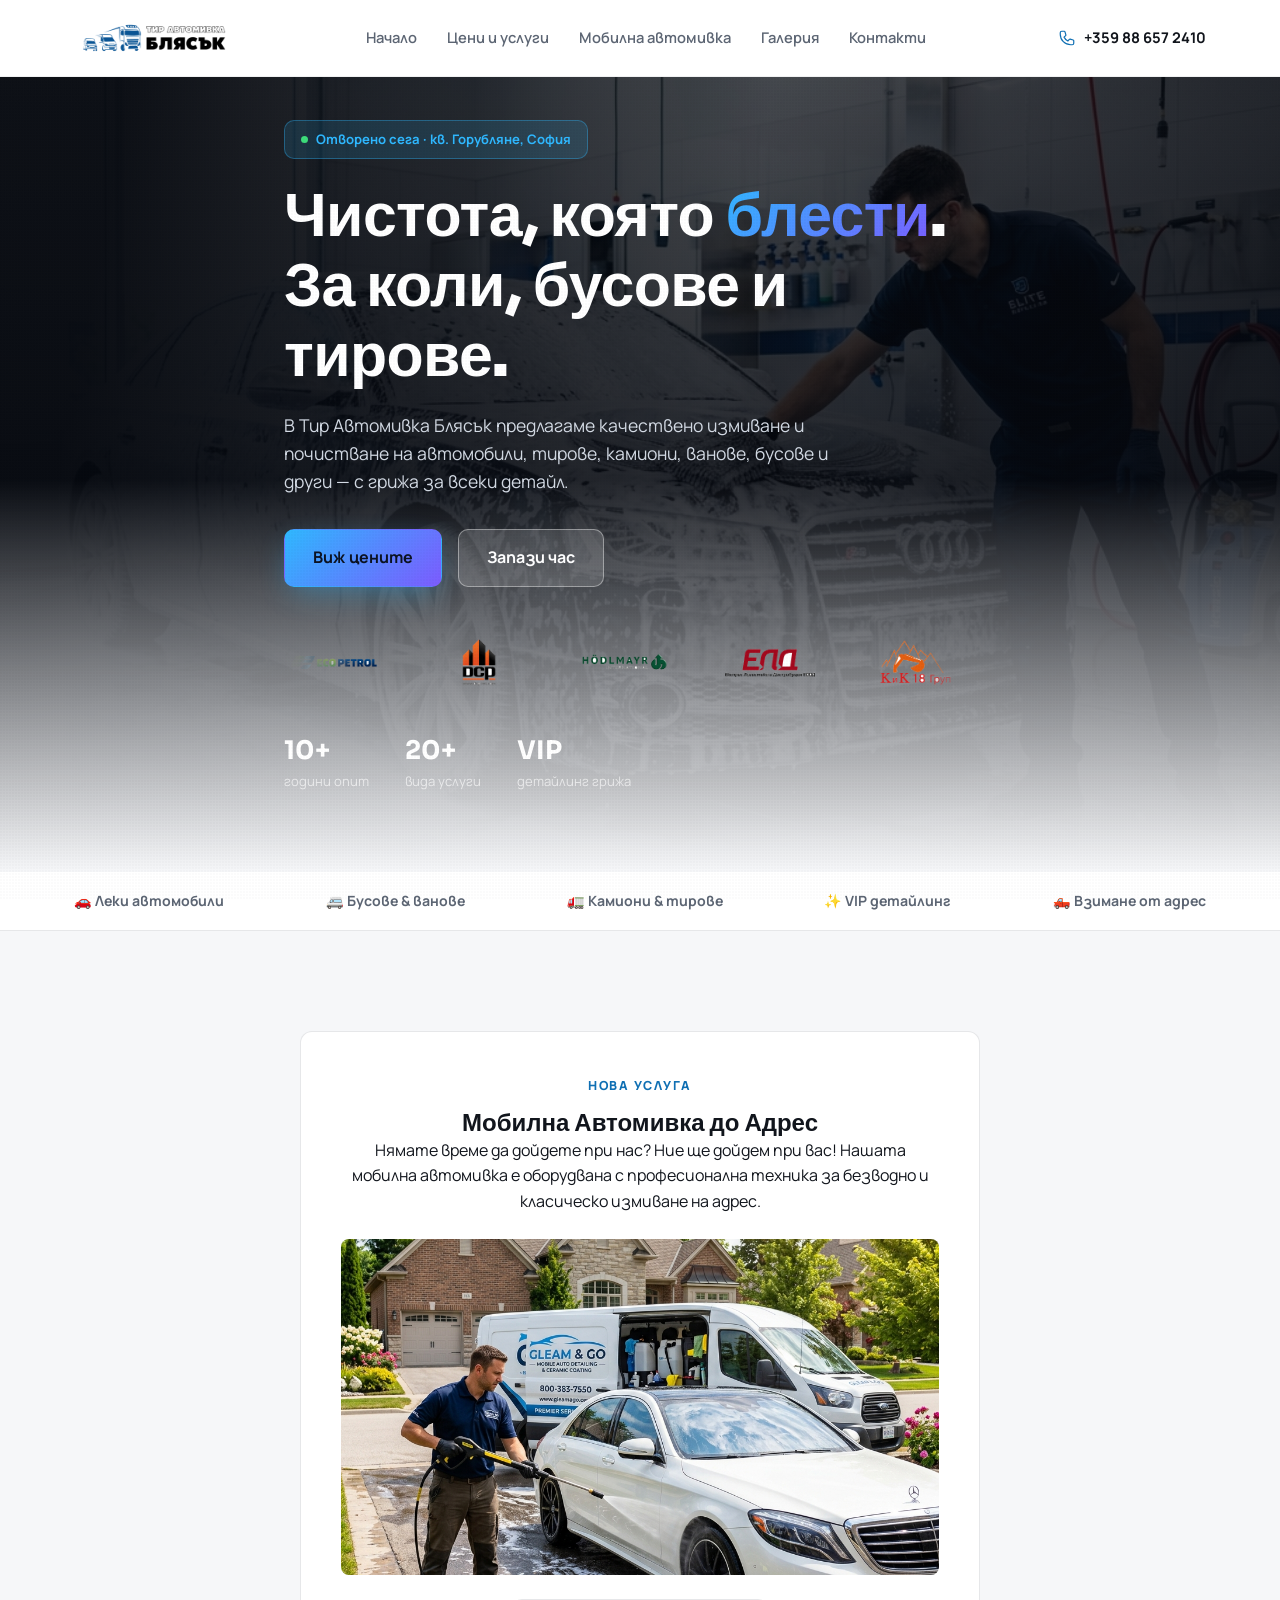
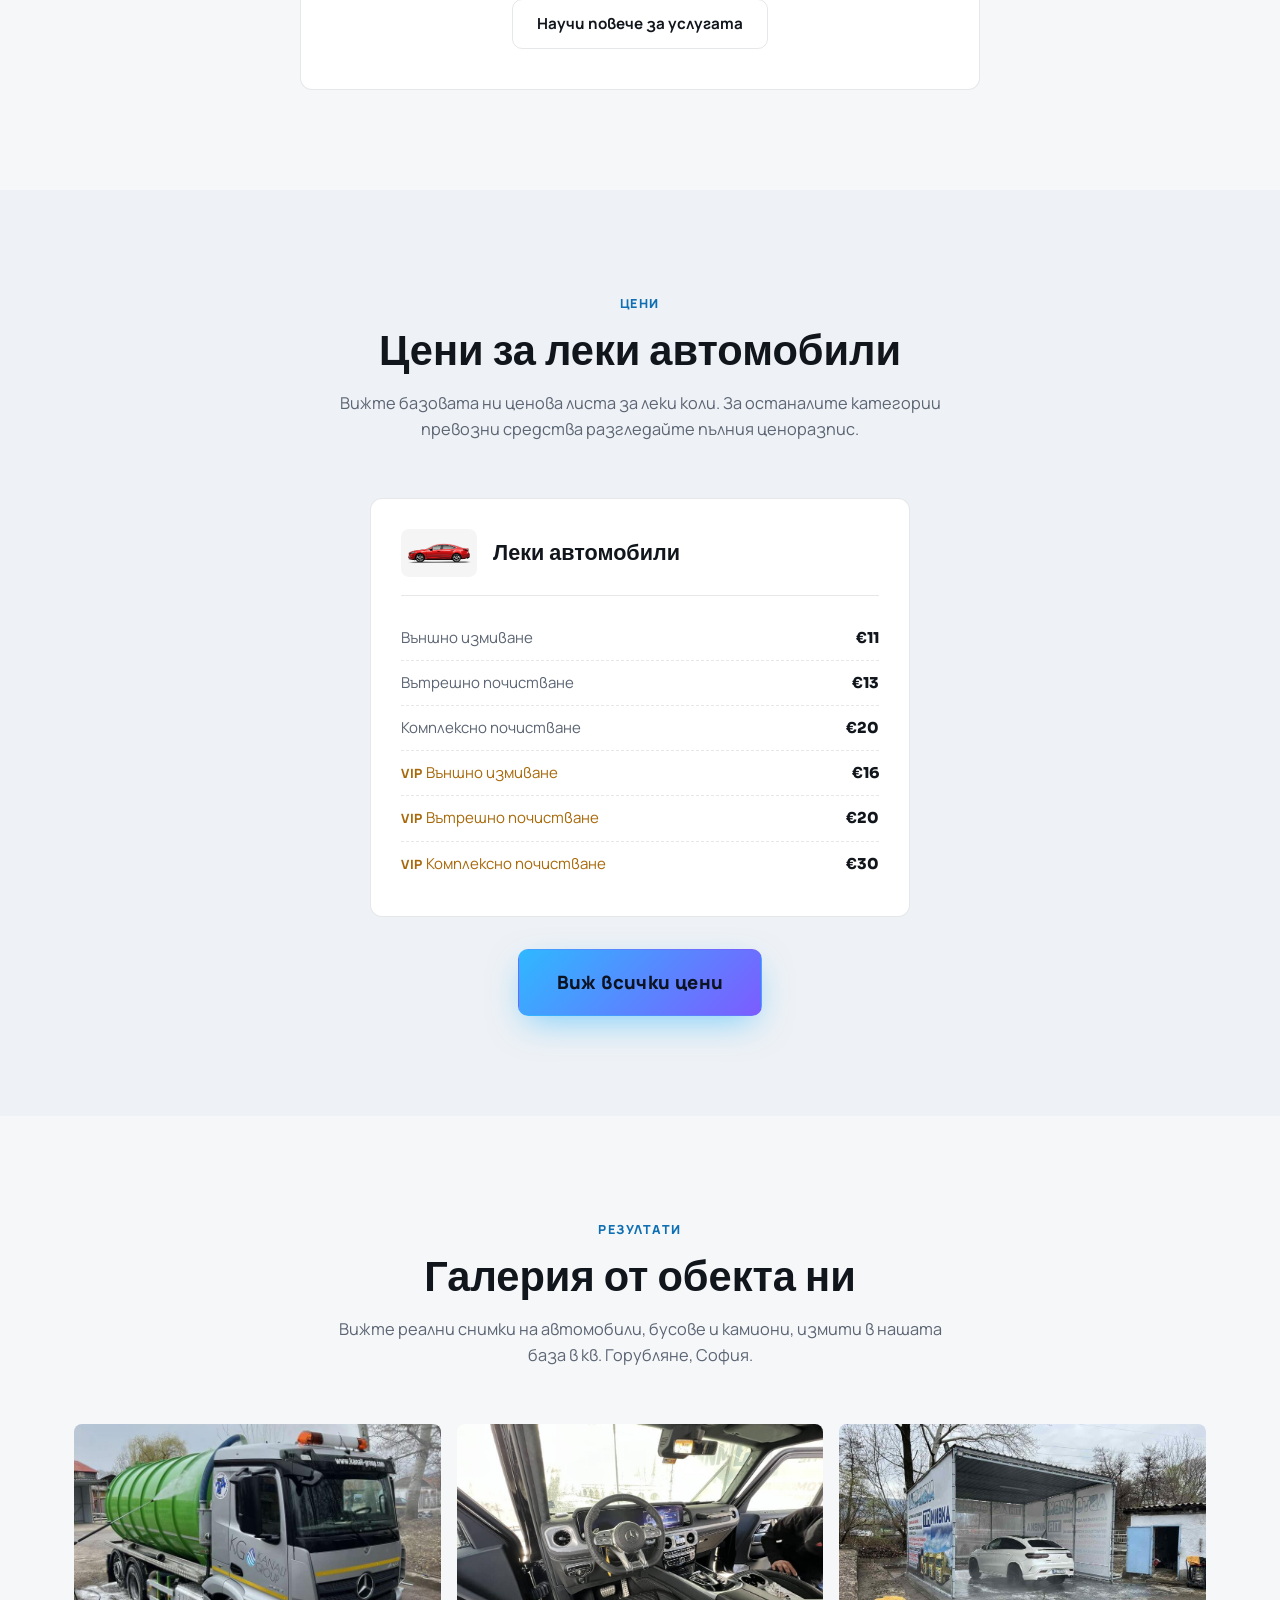
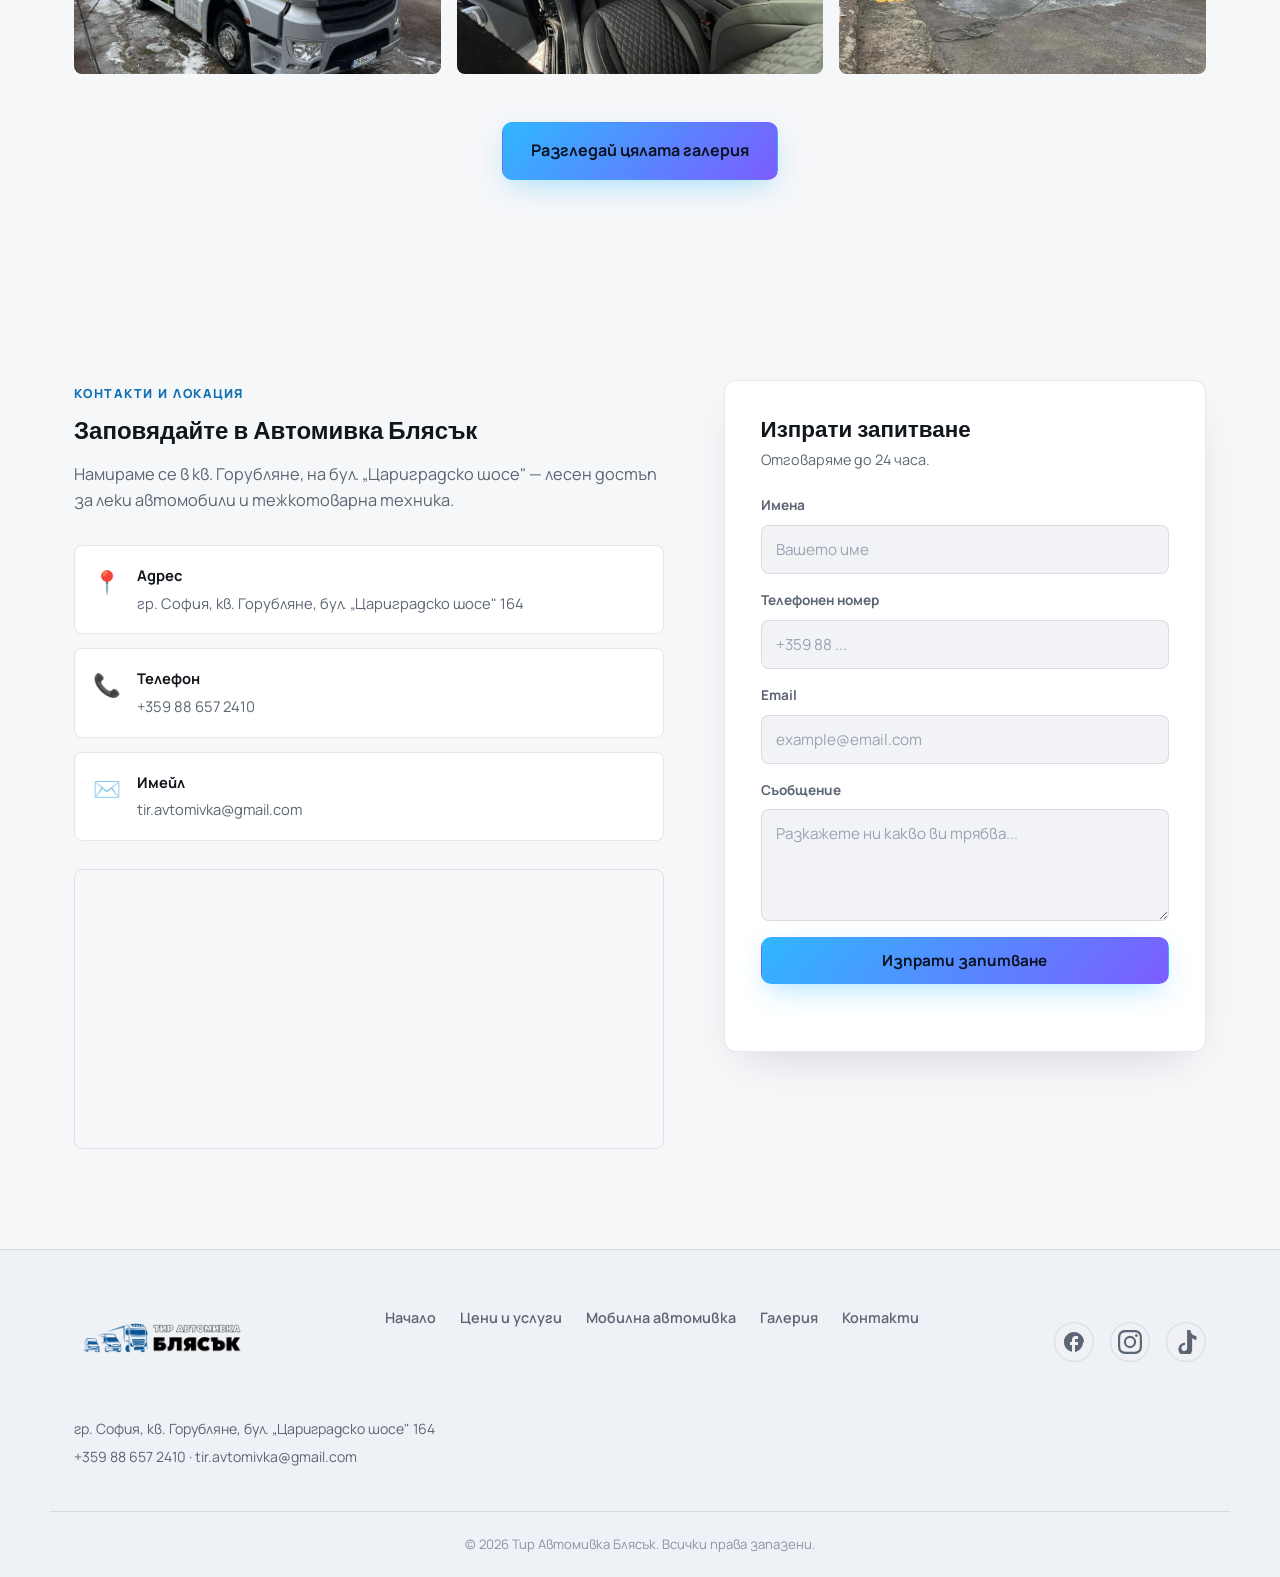
==== commit 4f92a26d: "Make the 'Виж всички цени' button larger on the homepage" ====
--- a/index.html
+++ b/index.html
@@ -131,7 +131,7 @@
       </article>
       
       <div style="text-align: center;">
-        <a href="prices.html" class="btn btn-primary btn-lg">Виж всички цени</a>
+        <a href="prices.html" class="btn btn-primary btn-lg" style="padding: 18px 38px; font-size: 1.15rem; font-weight: 800; letter-spacing: 0.02em; box-shadow: 0 12px 35px -8px rgba(47,184,255,0.6);">Виж всички цени</a>
       </div>
     </div>
   </div>
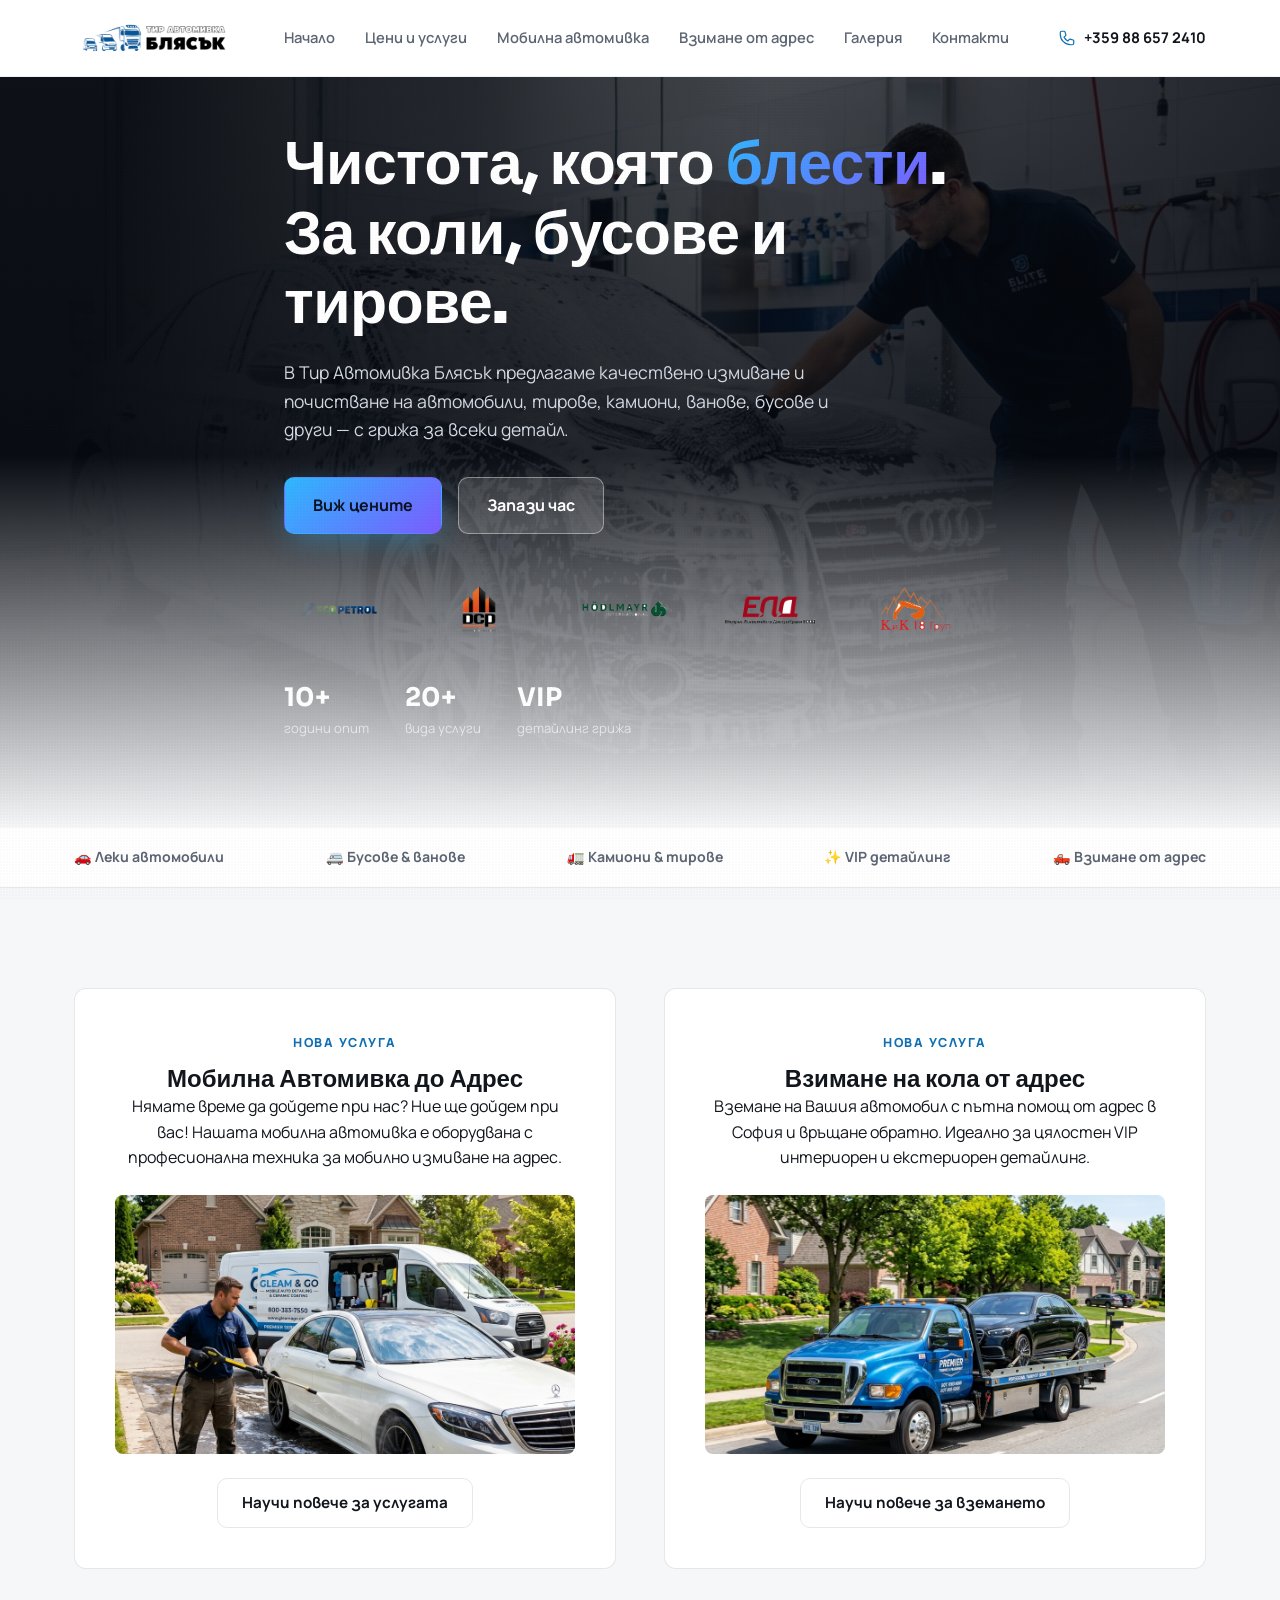
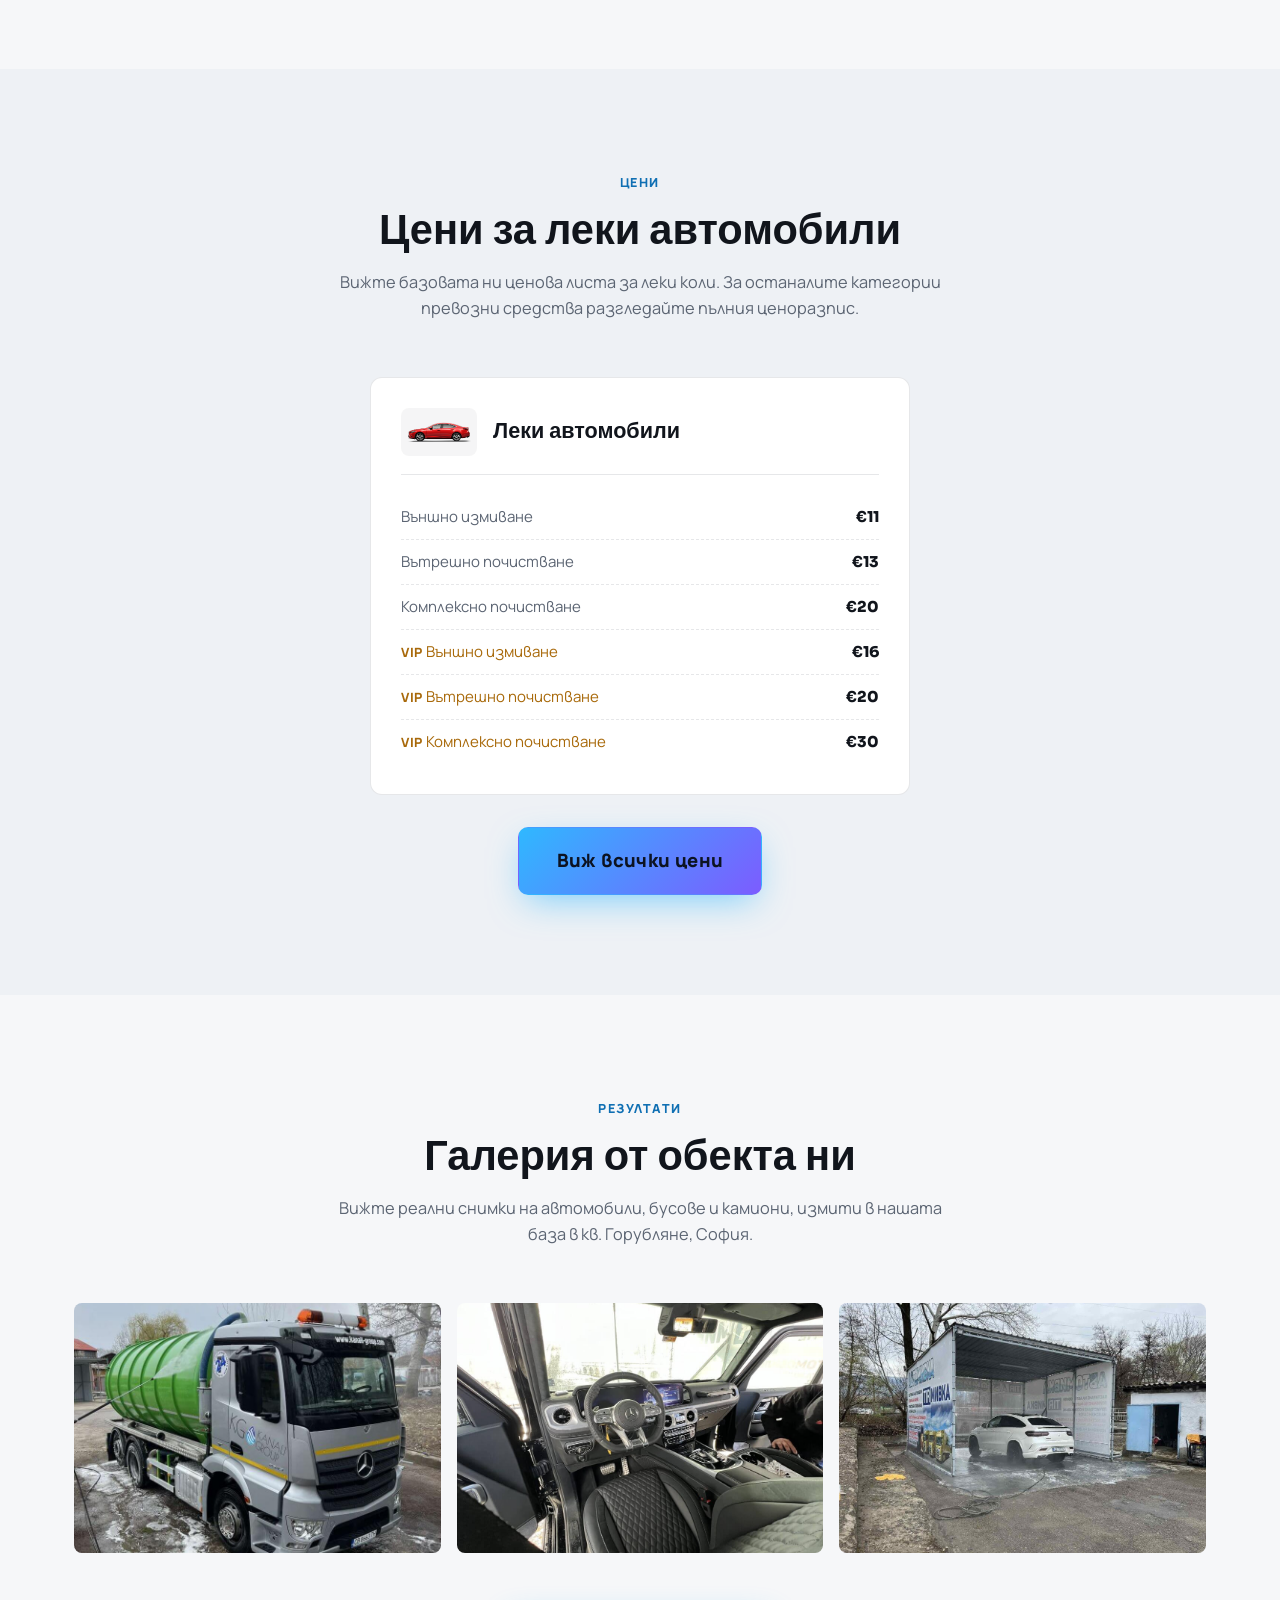
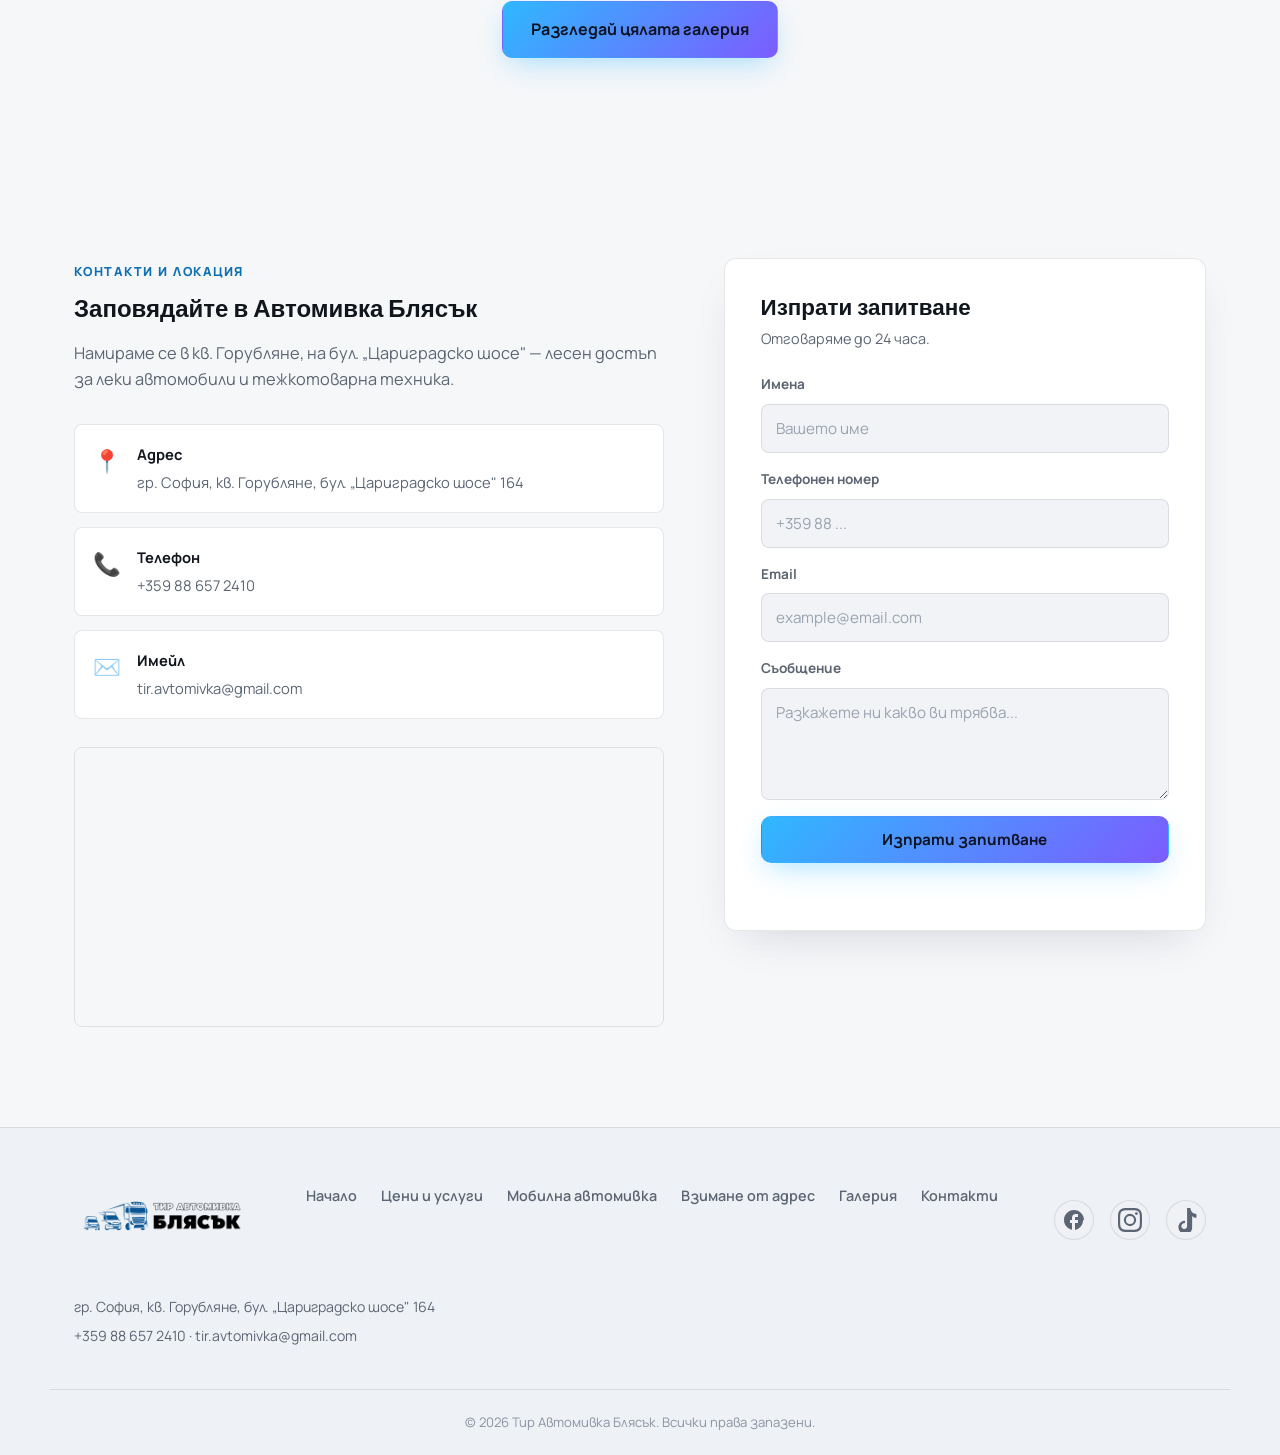
==== commit 51e2d9af: "Add pickup service page, move interior detailing, implement dynamic working status badge, and update" ====
--- a/index.html
+++ b/index.html
@@ -26,6 +26,7 @@
       <a href="index.html" class="active">Начало</a>
       <a href="prices.html">Цени и услуги</a>
       <a href="mobile-wash.html">Мобилна автомивка</a>
+      <a href="car-pickup.html">Взимане от адрес</a>
       <a href="gallery.html">Галерия</a>
       <a href="contacts.html">Контакти</a>
     </nav>
@@ -53,7 +54,7 @@
   <div class="hero-gradient"></div>
   
   <div class="container hero-inner">
-    <div class="hero-badge"><span class="dot"></span> Отворено сега · кв. Горубляне, София</div>
+    <div class="hero-badge" id="work-status-badge"><span class="dot"></span> Отворено сега · кв. Горубляне, София</div>
     <h1>Чистота, която <span class="accent">блести</span>.<br>За коли, бусове и тирове.</h1>
     <p class="hero-lead">В Тир Автомивка Блясък предлагаме качествено измиване и почистване на автомобили, тирове, камиони, ванове, бусове и други — с грижа за всеки детайл.</p>
     
@@ -90,16 +91,28 @@
 
 <!-- SERVICES & MOBILE WASH OVERVIEW -->
 <section class="section" id="overview">
-  <div class="container">
-    <div class="overview-box" style="max-width: 680px; margin: 0 auto; text-align: center;">
+  <div class="container overview-grid">
+    <div class="overview-box" style="text-align: center;">
       <span class="kicker">Нова Услуга</span>
       <h2>Мобилна Автомивка до Адрес</h2>
-      <p>Нямате време да дойдете при нас? Ние ще дойдем при вас! Нашата мобилна автомивка е оборудвана с професионална техника за безводно и класическо измиване на адрес.</p>
+      <p>Нямате време да дойдете при нас? Ние ще дойдем при вас! Нашата мобилна автомивка е оборудвана с професионална техника за мобилно измиване на адрес.</p>
       <div class="overview-image-container">
         <img src="images/mobile-wash-1.png" alt="Мобилна автомивка на адрес в София" class="overview-img" loading="lazy">
       </div>
       <div style="text-align: center; margin-top: 24px;">
         <a href="mobile-wash.html" class="btn btn-ghost-dark" style="display: inline-block;">Научи повече за услугата</a>
+      </div>
+    </div>
+    
+    <div class="overview-box" style="text-align: center;">
+      <span class="kicker">Нова Услуга</span>
+      <h2>Взимане на кола от адрес</h2>
+      <p>Вземане на Вашия автомобил с пътна помощ от адрес в София и връщане обратно. Идеално за цялостен VIP интериорен и екстериорен детайлинг.</p>
+      <div class="overview-image-container">
+        <img src="images/car-pickup.png" alt="Взимане на кола от адрес с пътна помощ" class="overview-img" loading="lazy">
+      </div>
+      <div style="text-align: center; margin-top: 24px;">
+        <a href="car-pickup.html" class="btn btn-ghost-dark" style="display: inline-block;">Научи повече за вземането</a>
       </div>
     </div>
   </div>
@@ -223,6 +236,7 @@
       <a href="index.html">Начало</a>
       <a href="prices.html">Цени и услуги</a>
       <a href="mobile-wash.html">Мобилна автомивка</a>
+      <a href="car-pickup.html">Взимане от адрес</a>
       <a href="gallery.html">Галерия</a>
       <a href="contacts.html">Контакти</a>
     </nav>
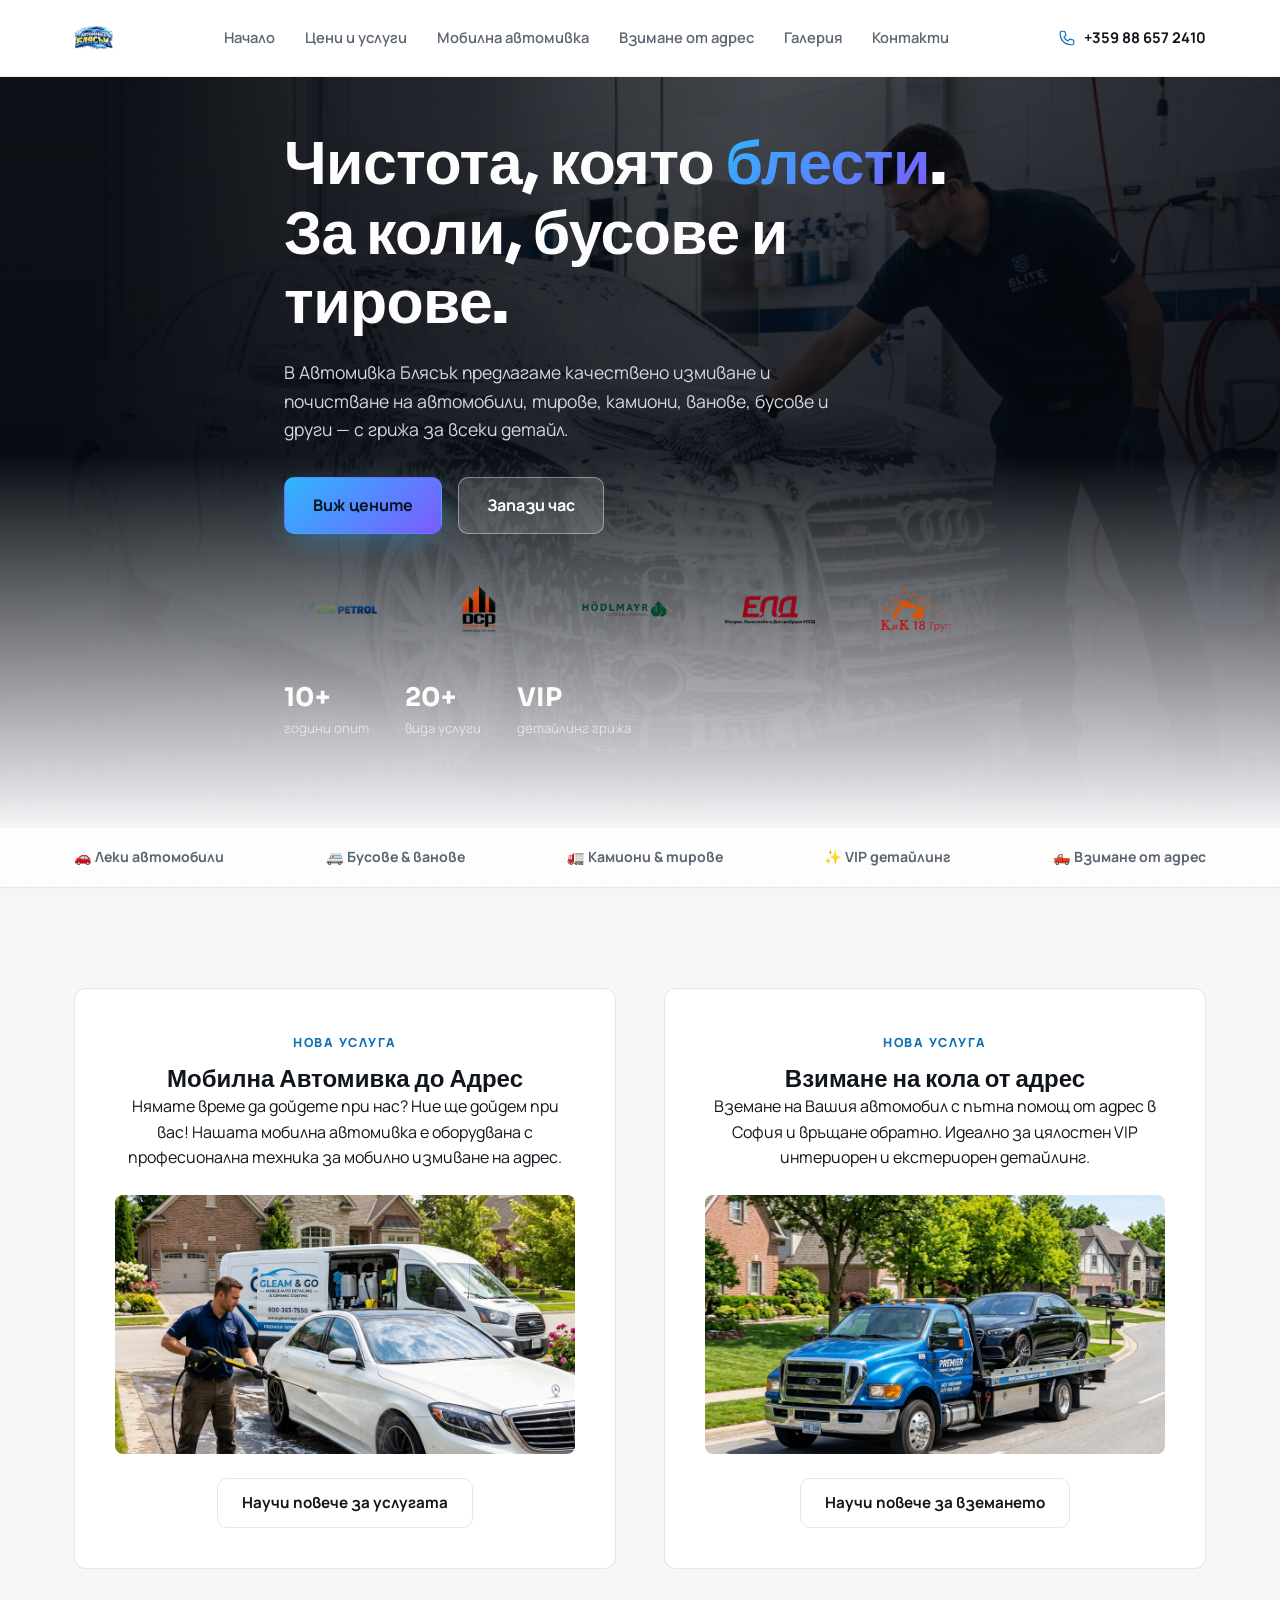
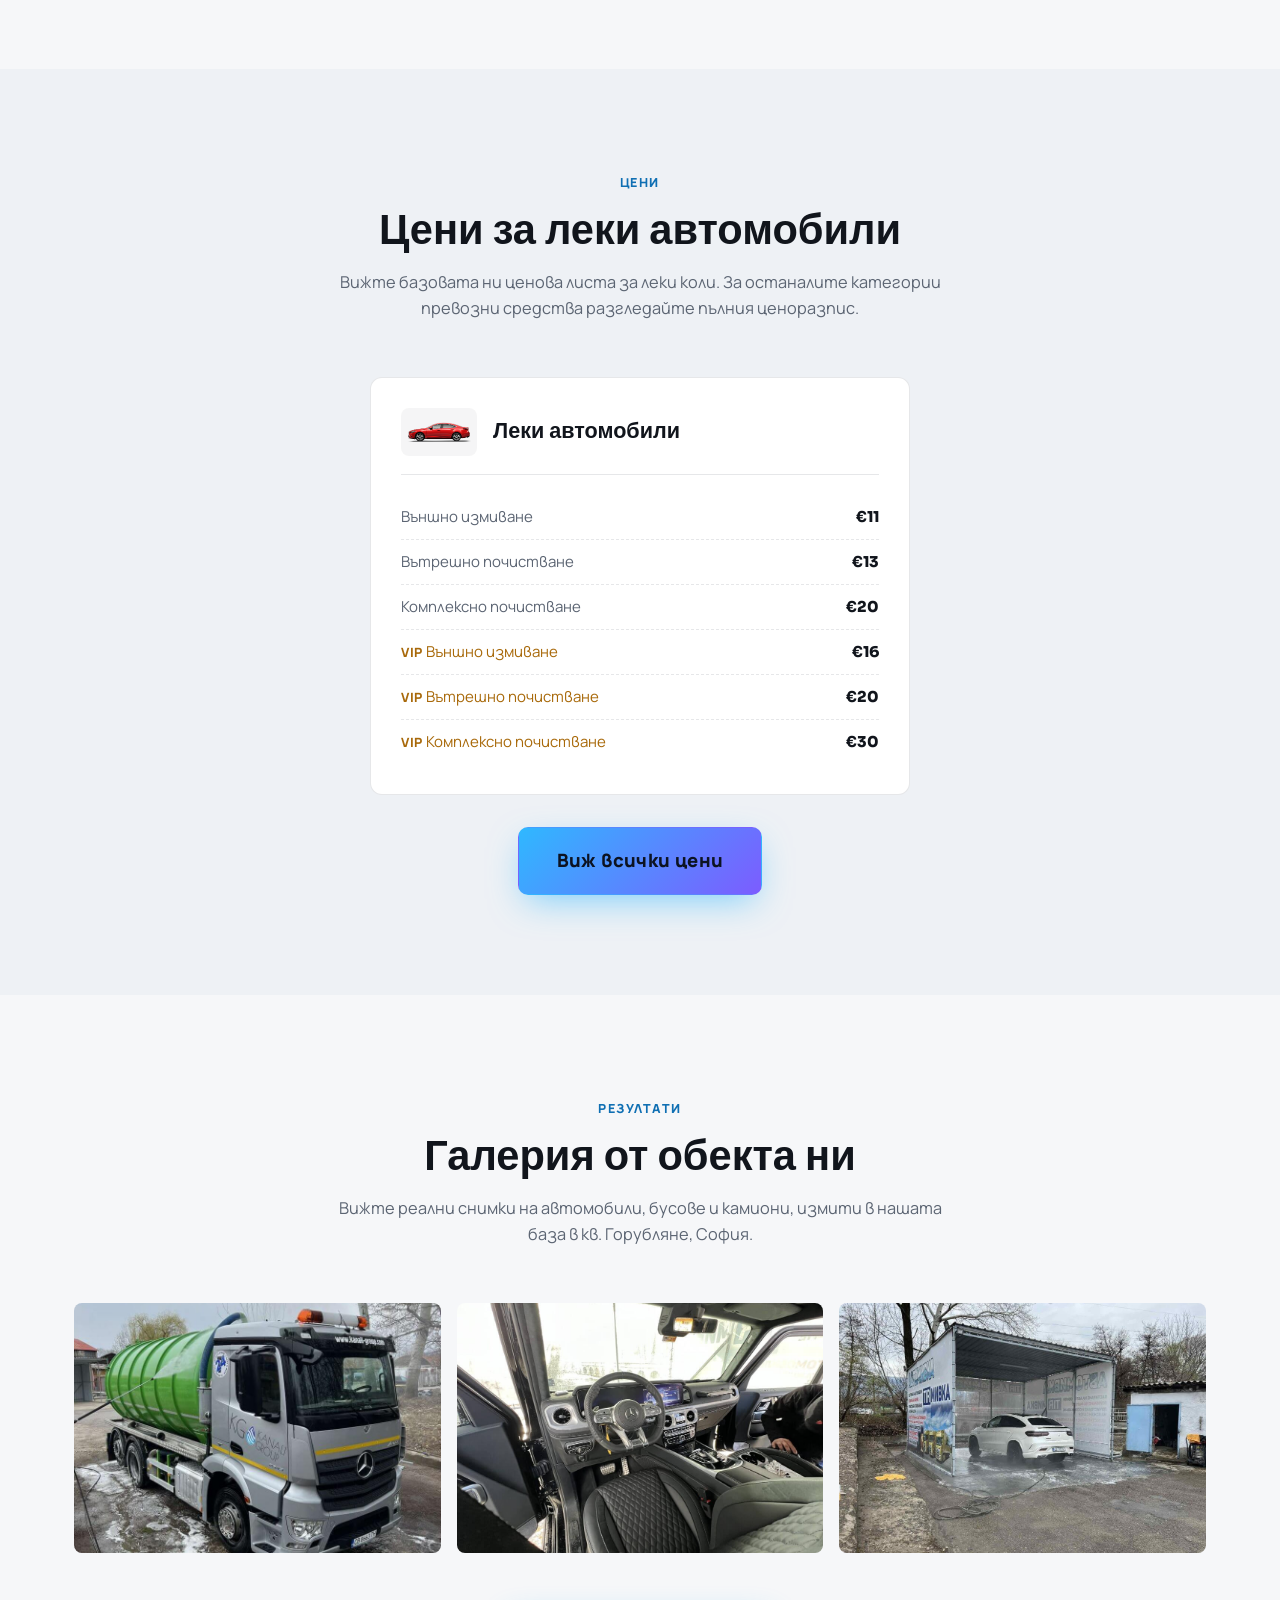
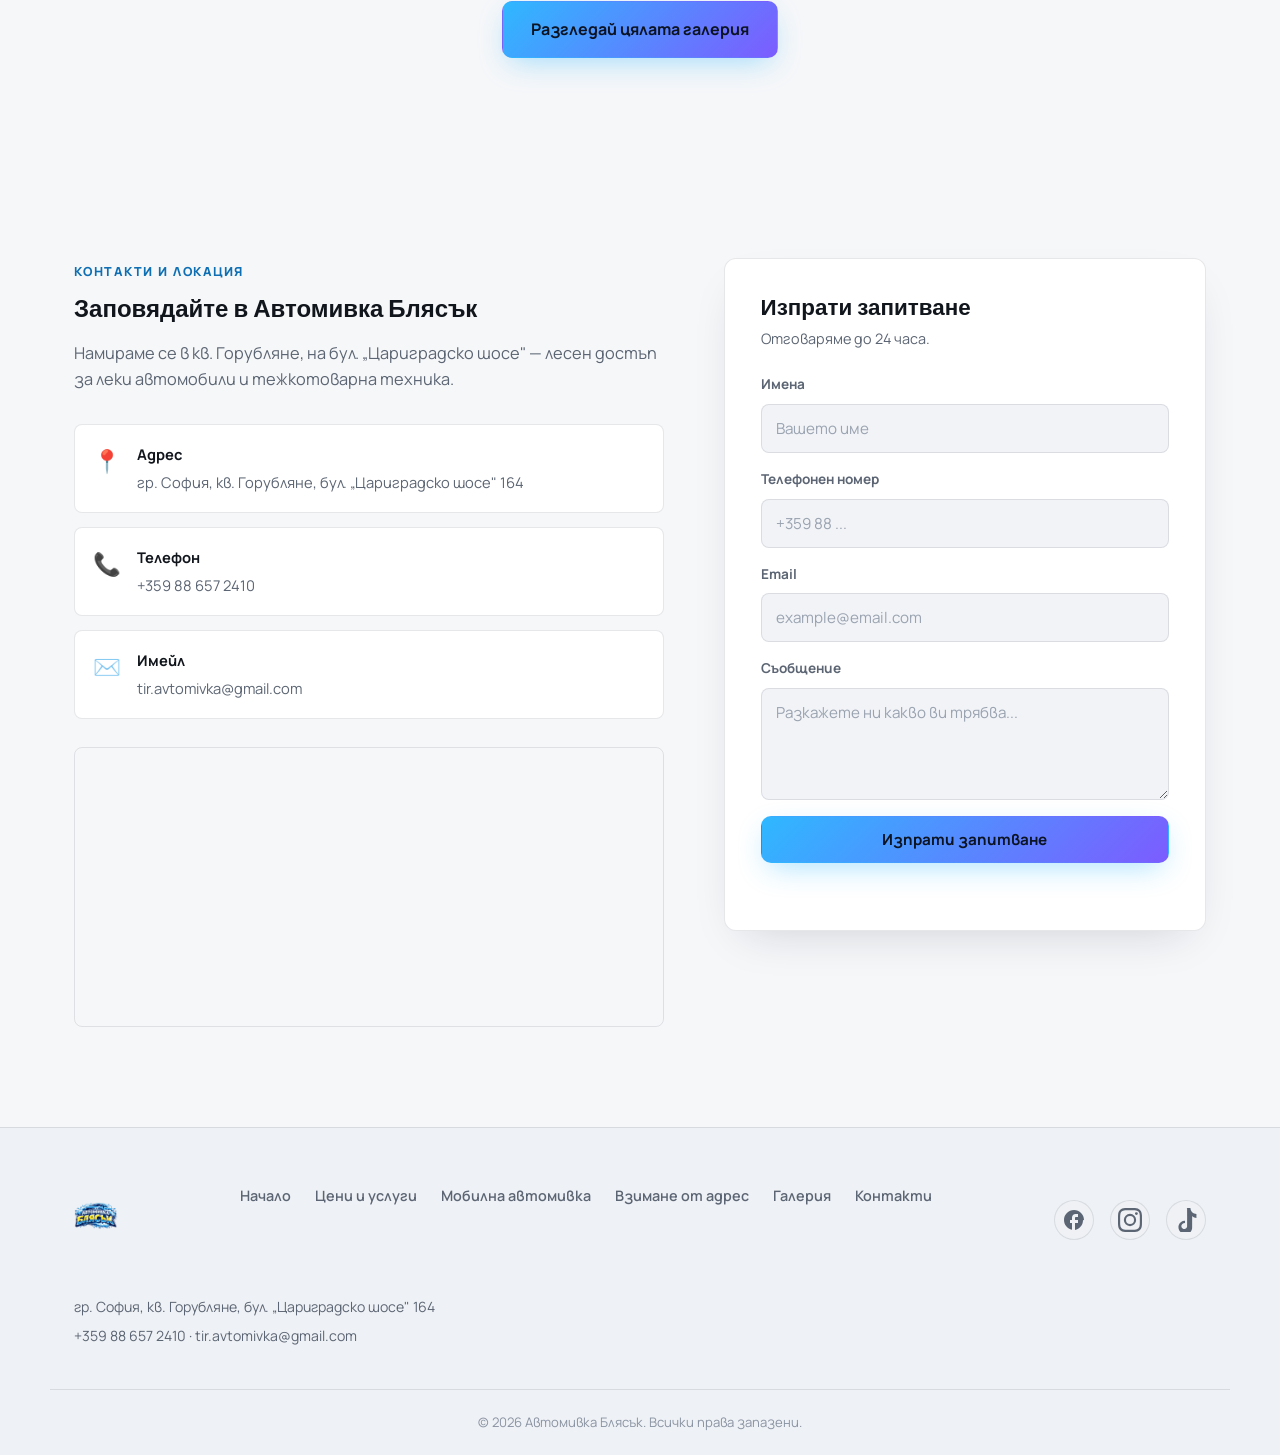
==== commit d5db2d84: "Update website logo with the provided image and rename business to 'Автомивка Блясък'" ====
--- a/index.html
+++ b/index.html
@@ -3,8 +3,8 @@
 <head>
 <meta charset="UTF-8">
 <meta name="viewport" content="width=device-width, initial-scale=1.0">
-<title>Тир Автомивка Блясък — Почистване на автомобили, бусове и тирове в София</title>
-<meta name="description" content="Тир Автомивка Блясък — професионално почистване на леки автомобили, SUV, бусове, камиони и тирове в кв. Горубляне, София. VIP детайлинг, полиране, озониране.">
+<title>Автомивка Блясък — Почистване на автомобили, бусове и тирове в София</title>
+<meta name="description" content="Автомивка Блясък — професионално почистване на леки автомобили, SUV, бусове, камиони и тирове в кв. Горубляне, София. VIP детайлинг, полиране, озониране.">
 <link rel="preconnect" href="https://fonts.googleapis.com">
 <link rel="preconnect" href="https://fonts.gstatic.com" crossorigin>
 <link href="https://fonts.googleapis.com/css2?family=Manrope:wght@400;500;600;700;800&family=Sora:wght@600;700;800&display=swap" rel="stylesheet">
@@ -19,7 +19,7 @@
 <header class="site-header" id="header">
   <div class="container header-inner">
     <a href="index.html" class="brand">
-      <img src="images/logo.png" alt="Тир Автомивка Блясък" class="brand-logo">
+      <img src="images/logo.png" alt="Автомивка Блясък" class="brand-logo">
     </a>
 
     <nav class="main-nav" id="main-nav">
@@ -56,7 +56,7 @@
   <div class="container hero-inner">
     <div class="hero-badge" id="work-status-badge"><span class="dot"></span> Отворено сега · кв. Горубляне, София</div>
     <h1>Чистота, която <span class="accent">блести</span>.<br>За коли, бусове и тирове.</h1>
-    <p class="hero-lead">В Тир Автомивка Блясък предлагаме качествено измиване и почистване на автомобили, тирове, камиони, ванове, бусове и други — с грижа за всеки детайл.</p>
+    <p class="hero-lead">В Автомивка Блясък предлагаме качествено измиване и почистване на автомобили, тирове, камиони, ванове, бусове и други — с грижа за всеки детайл.</p>
     
     <div class="hero-cta">
       <a href="prices.html" class="btn btn-primary btn-lg">Виж цените</a>
@@ -230,7 +230,7 @@
 <footer class="site-footer">
   <div class="container footer-inner">
     <a href="index.html" class="brand brand-footer">
-      <img src="images/logo.png" alt="Тир Автомивка Блясък" class="brand-logo">
+      <img src="images/logo.png" alt="Автомивка Блясък" class="brand-logo">
     </a>
     <nav class="footer-nav">
       <a href="index.html">Начало</a>
@@ -259,7 +259,7 @@
     </div>
   </div>
   <div class="container footer-bottom">
-    <p>© <span id="year"></span> Тир Автомивка Блясък. Всички права запазени.</p>
+    <p>© <span id="year"></span> Автомивка Блясък. Всички права запазени.</p>
   </div>
 </footer>
 
--- a/css/style.css
+++ b/css/style.css
@@ -330,6 +330,7 @@
   outline:none;border-color:var(--accent);
 }
 .form-note{margin-top:14px;font-size:0.88rem;color:#1f9d57;text-align:center;min-height:1.2em;}
+.contact-form-inline{position:static;}
 
 /* ===== Footer ===== */
 .site-footer{background:var(--bg-soft);border-top:1px solid var(--border);padding:56px 0 0;}
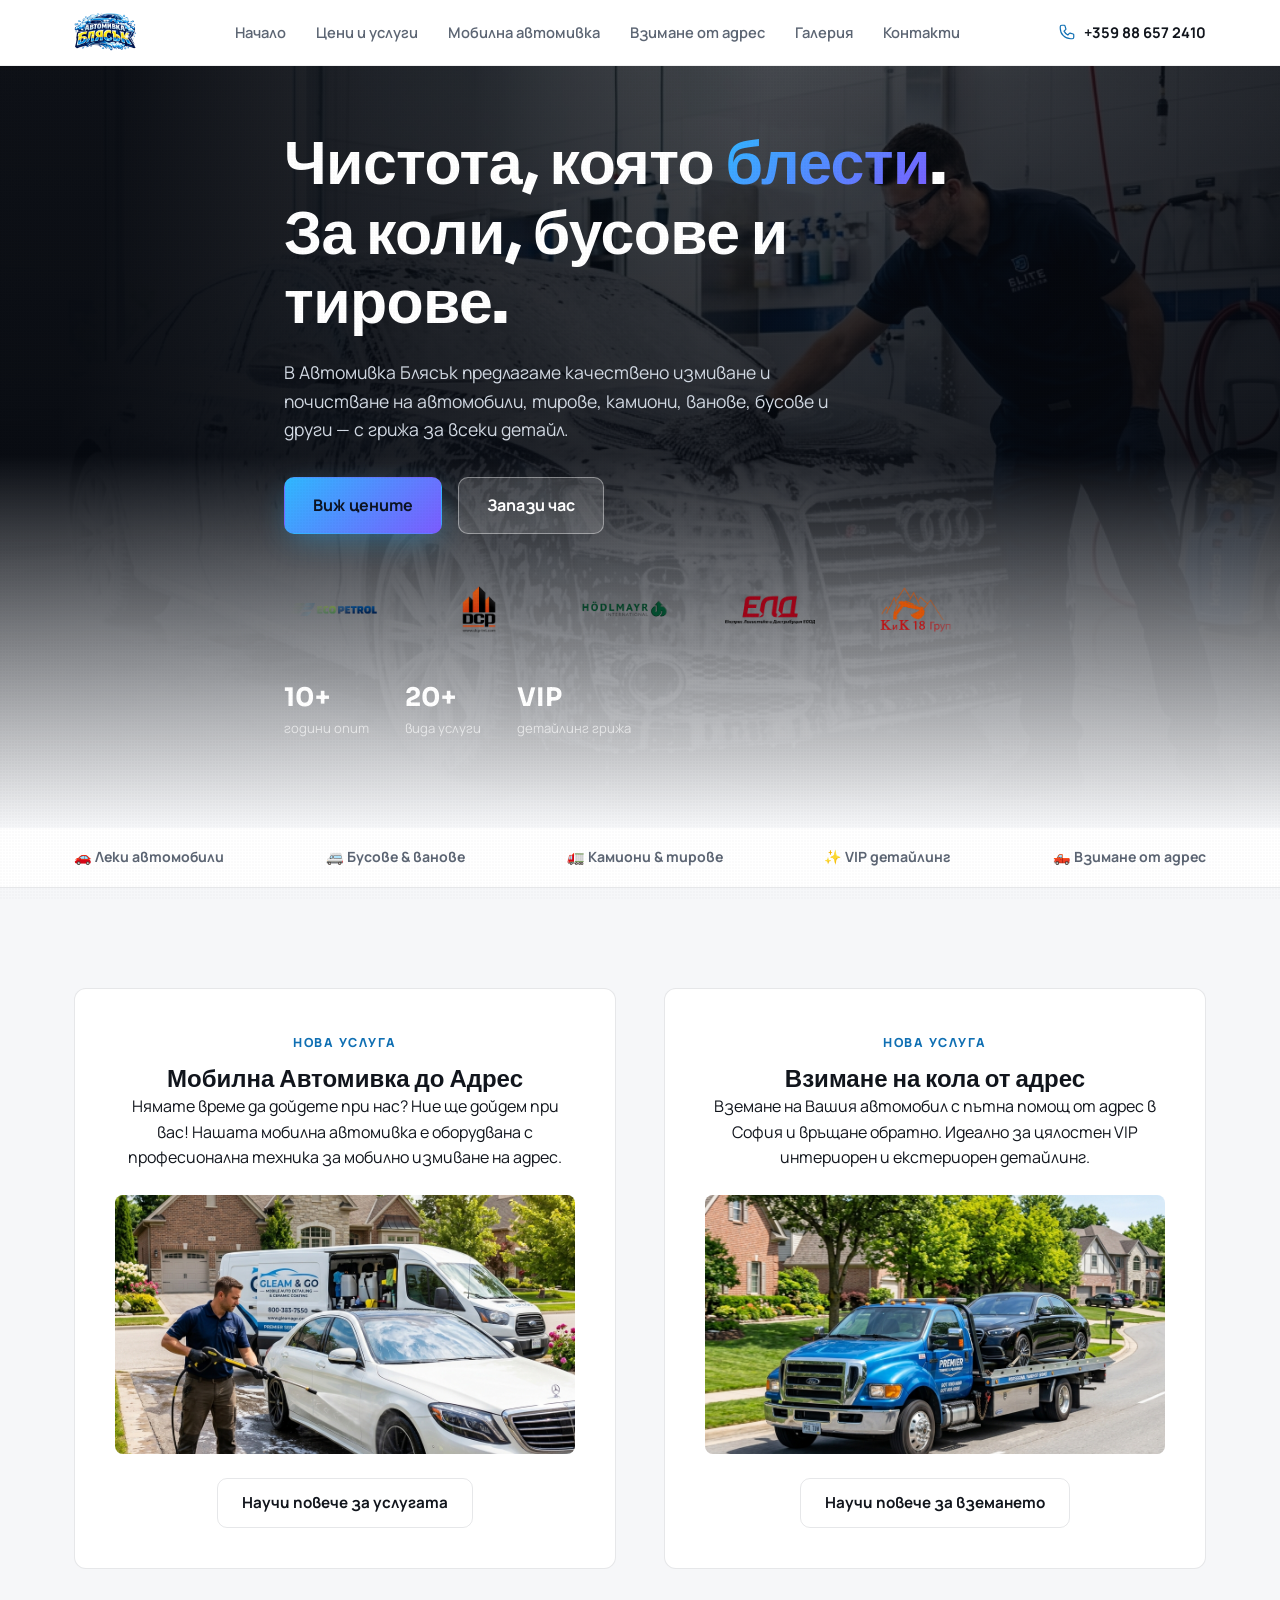
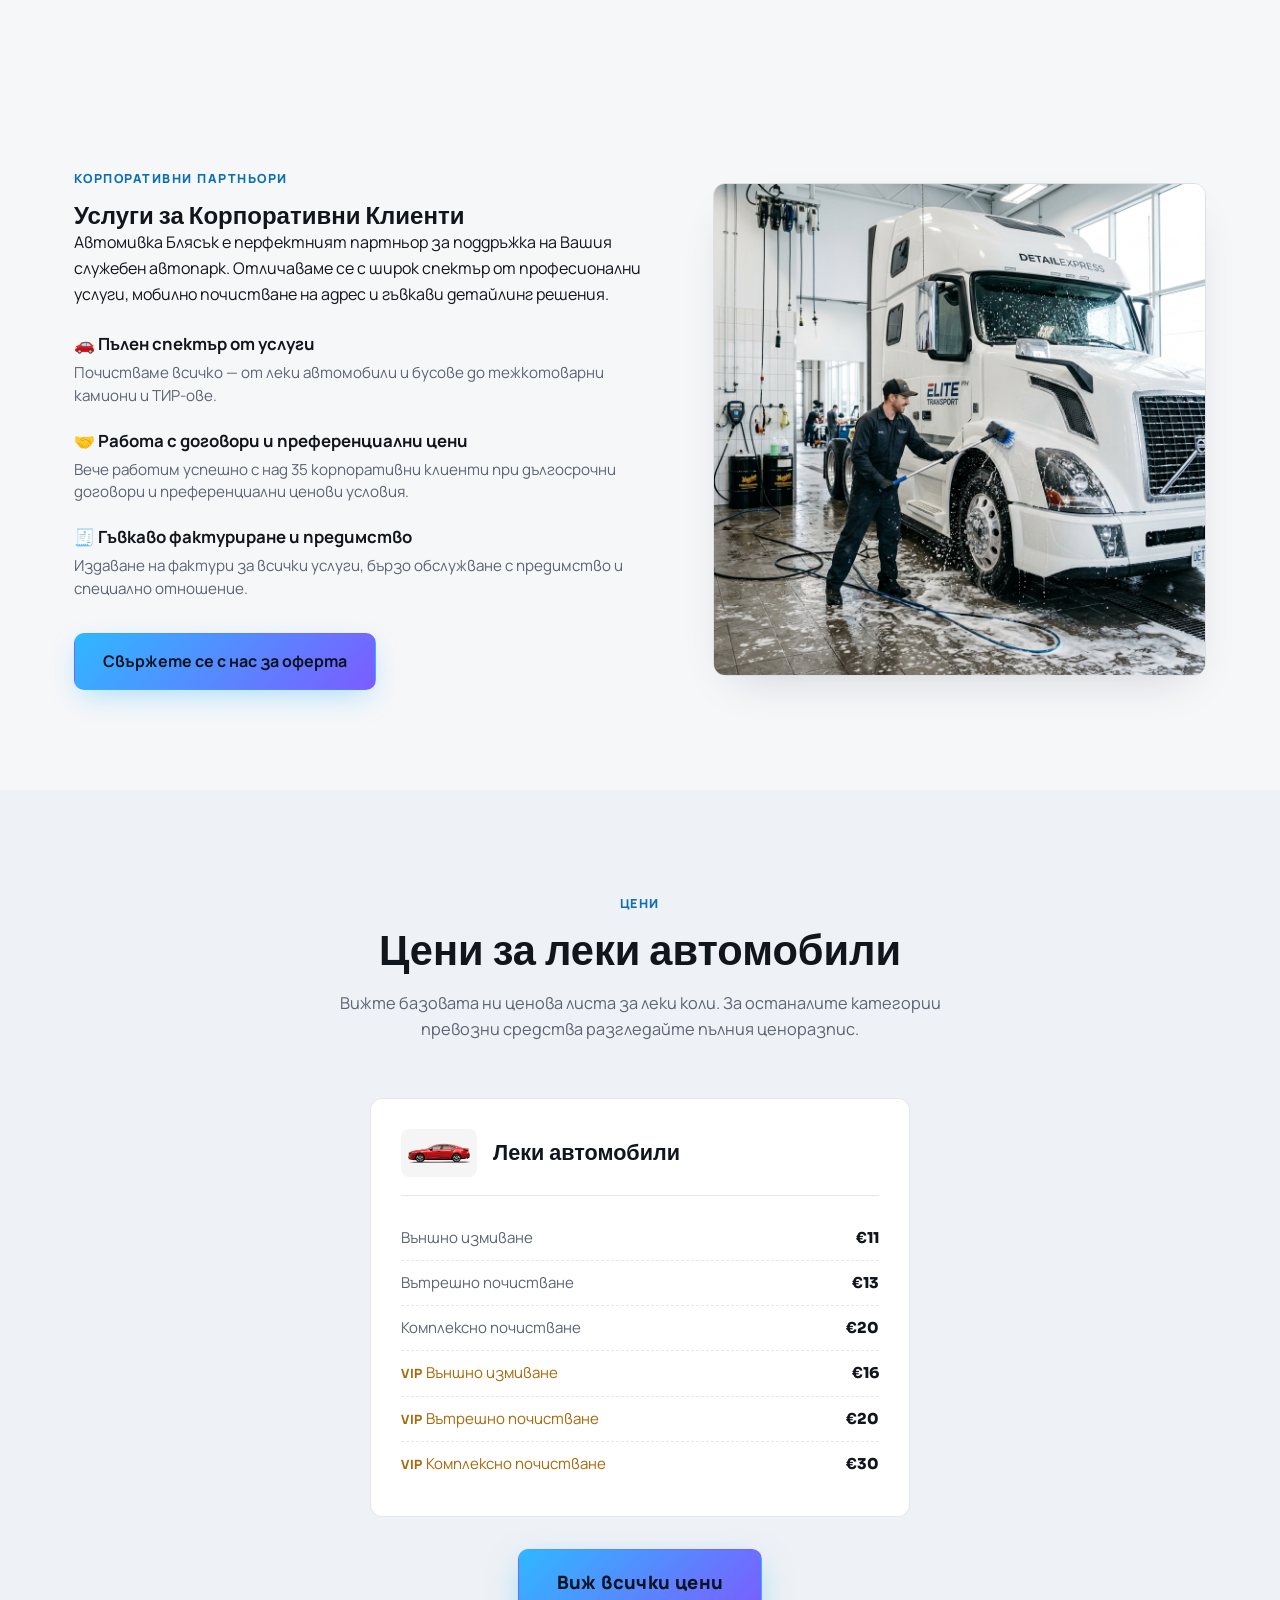
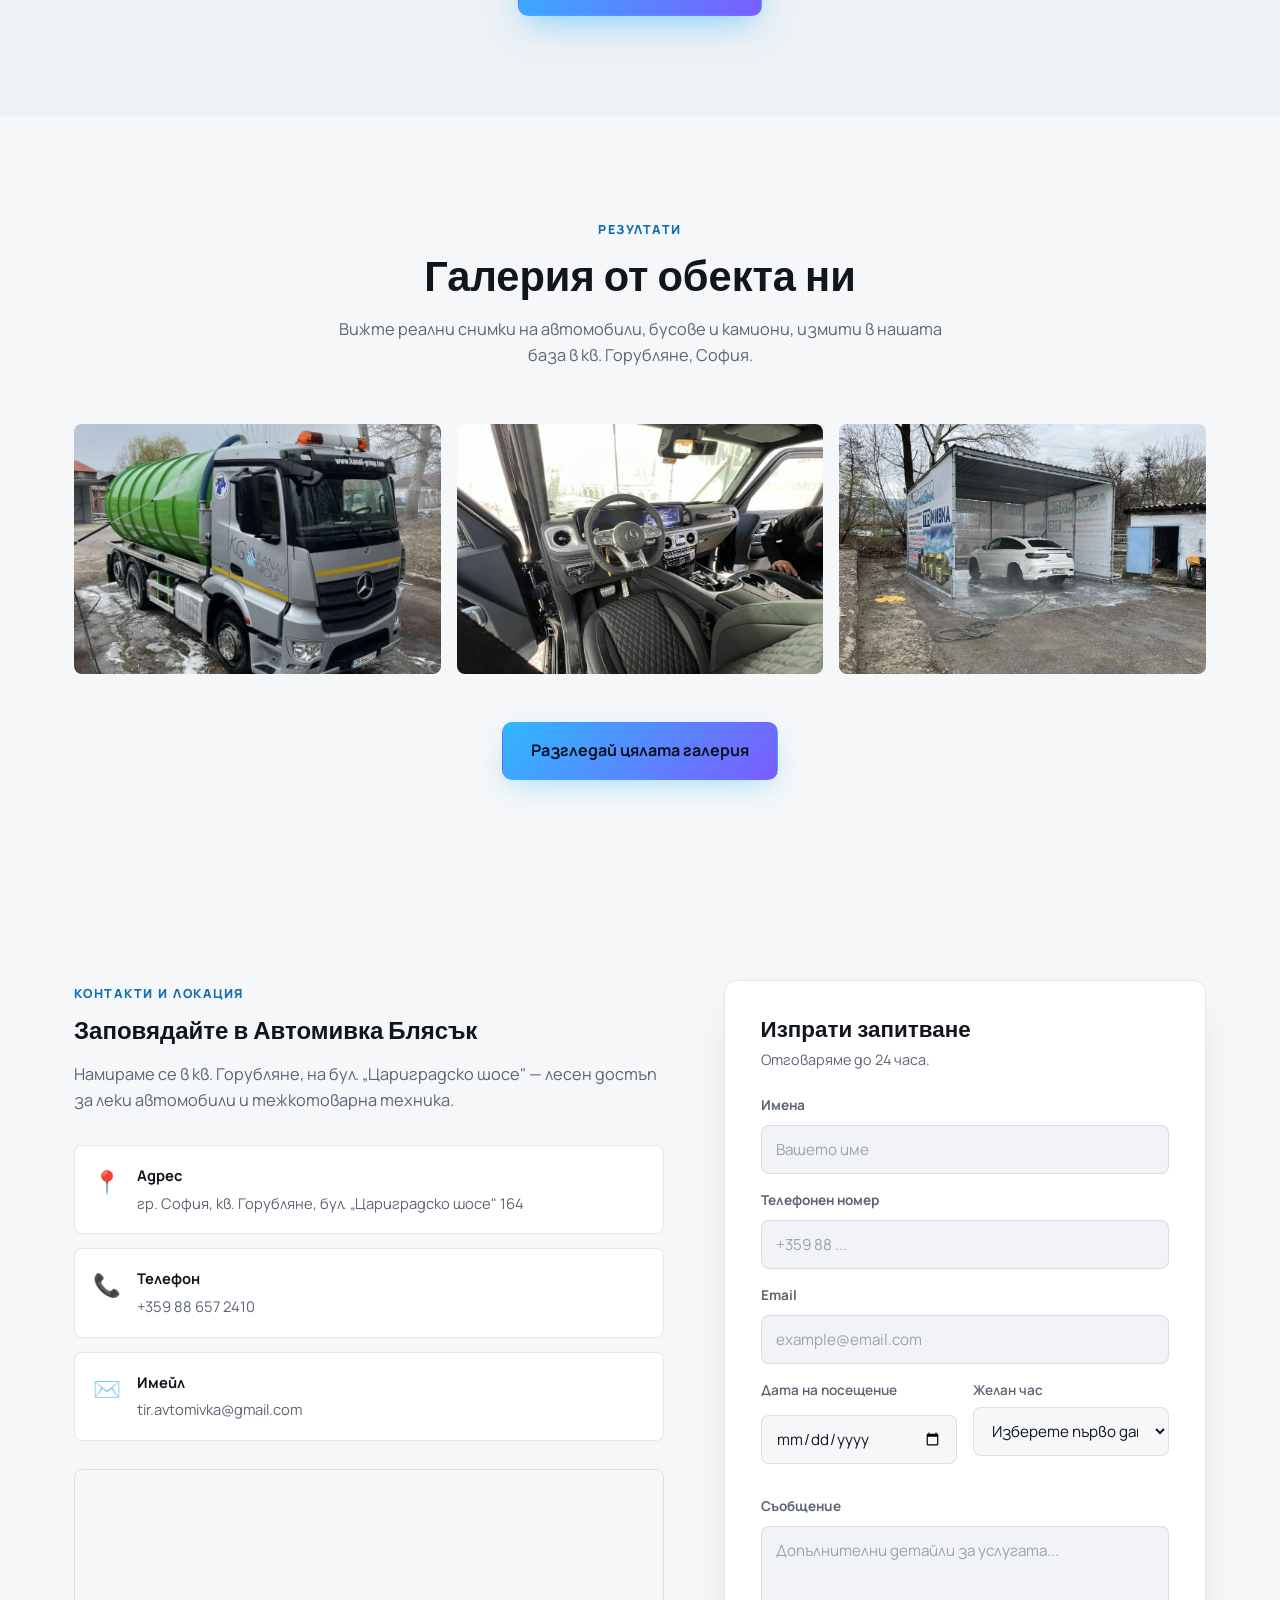
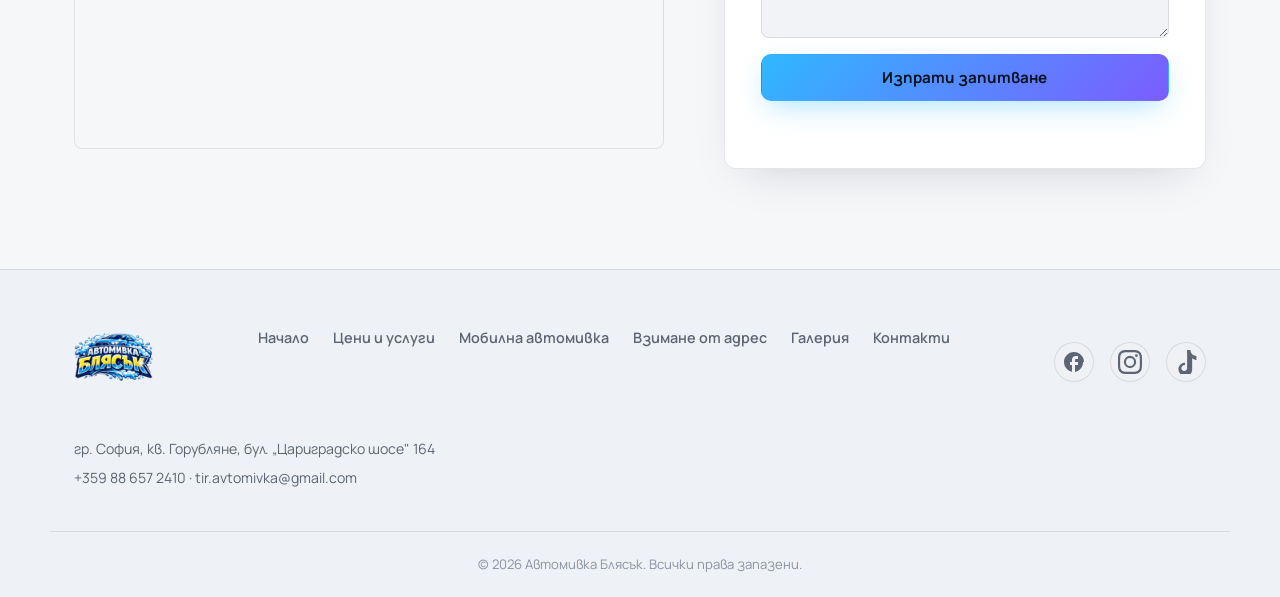
==== commit d20edf94: "Add Corporate Clients section, Calendar slot pickers, and secured Admin slots manager" ====
--- a/index.html
+++ b/index.html
@@ -114,6 +114,40 @@
       <div style="text-align: center; margin-top: 24px;">
         <a href="car-pickup.html" class="btn btn-ghost-dark" style="display: inline-block;">Научи повече за вземането</a>
       </div>
+    </div>
+  </div>
+</section>
+
+<!-- CORPORATE CLIENTS SECTION -->
+<section class="section" id="corporate">
+  <div class="container corporate-grid">
+    <div class="corporate-content">
+      <span class="kicker">Корпоративни Партньори</span>
+      <h2>Услуги за Корпоративни Клиенти</h2>
+      <p>Автомивка Блясък е перфектният партньор за поддръжка на Вашия служебен автопарк. Отличаваме се с широк спектър от професионални услуги, мобилно почистване на адрес и гъвкави детайлинг решения.</p>
+      
+      <div class="corporate-features">
+        <div class="corp-feature-item">
+          <strong>🚗 Пълен спектър от услуги</strong>
+          <p>Почистваме всичко — от леки автомобили и бусове до тежкотоварни камиони и ТИР-ове.</p>
+        </div>
+        <div class="corp-feature-item">
+          <strong>🤝 Работа с договори и преференциални цени</strong>
+          <p>Вече работим успешно с над 35 корпоративни клиенти при дългосрочни договори и преференциални ценови условия.</p>
+        </div>
+        <div class="corp-feature-item">
+          <strong>🧾 Гъвкаво фактуриране и предимство</strong>
+          <p>Издаване на фактури за всички услуги, бързо обслужване с предимство и специално отношение.</p>
+        </div>
+      </div>
+      
+      <div style="margin-top: 32px;">
+        <a href="contacts.html" class="btn btn-primary btn-lg">Свържете се с нас за оферта</a>
+      </div>
+    </div>
+    
+    <div class="corporate-image-container">
+      <img src="images/corporate-clients.jpg" alt="Корпоративно почистване на камиони и фирмени автомобили" class="corporate-img" loading="lazy">
     </div>
   </div>
 </section>
@@ -216,9 +250,21 @@
         Email
         <input type="email" name="email" placeholder="example@email.com">
       </label>
+      <div class="booking-date-time">
+        <label>
+          Дата на посещение
+          <input type="date" id="booking-date" name="booking-date" required>
+        </label>
+        <label>
+          Желан час
+          <select id="booking-time" name="booking-time" required>
+            <option value="" disabled selected>Изберете първо дата...</option>
+          </select>
+        </label>
+      </div>
       <label>
         Съобщение
-        <textarea name="message" rows="4" placeholder="Разкажете ни какво ви трябва..." required></textarea>
+        <textarea name="message" rows="4" placeholder="Допълнителни детайли за услугата..." required></textarea>
       </label>
       <button type="submit" class="btn btn-primary btn-block">Изпрати запитване</button>
       <p class="form-note" id="form-note"></p>
--- a/css/style.css
+++ b/css/style.css
@@ -79,22 +79,22 @@
 .btn-lg{padding:15px 28px;font-size:1rem;}
 .btn-block{width:100%;}
 
-/* ===== Header ===== */
 .site-header{
   position:fixed;top:0;left:0;right:0;z-index:100;
-  padding:18px 0;
+  padding:9px 0;
   background:#ffffff;
   border-bottom:1px solid rgba(15,23,42,0.06);
   transition:padding .3s ease, box-shadow .3s ease;
 }
 .site-header.scrolled{
-  padding:12px 0;
+  padding:6px 0;
   box-shadow:0 4px 24px -10px rgba(15,23,42,0.12);
 }
 .header-inner{display:flex;align-items:center;justify-content:space-between;gap:24px;}
 .brand{display:flex;align-items:center;}
-.brand-logo{height:40px;width:auto;display:block;}
-.brand-footer .brand-logo{height:44px;}
+.brand-logo{height:47px;width:auto;display:block;transition:height .3s ease;}
+.site-header.scrolled .brand-logo{height:38px;}
+.brand-footer .brand-logo{height:60px;}
 
 .main-nav{display:flex;gap:30px;}
 .main-nav a{
@@ -369,6 +369,10 @@
 
 /* ===== Responsive ===== */
 @media (max-width: 980px){
+  .site-header{padding:5px 0;}
+  .site-header.scrolled{padding:3px 0;}
+  .brand-logo{height:51px;}
+  .site-header.scrolled .brand-logo{height:42px;}
   .main-nav{display:none;}
   .nav-toggle{display:flex;}
   .price-grid{grid-template-columns:1fr;}
@@ -384,7 +388,7 @@
 
 @media (max-width: 980px) and (min-width: 1px){
   .main-nav{
-    position:fixed;top:74px;left:16px;right:16px;
+    position:absolute;top:100%;left:16px;right:16px;margin-top:8px;
     background:rgba(255,255,255,0.97);backdrop-filter:blur(16px);
     border:1px solid var(--border);border-radius:var(--radius);
     flex-direction:column;gap:4px;padding:14px;
@@ -690,3 +694,100 @@
   transform: translateY(-2px);
   border-color: var(--text);
 }
+
+/* ===== Corporate Section ===== */
+.corporate-grid {
+  display: grid;
+  grid-template-columns: 1.2fr 1fr;
+  gap: 48px;
+  align-items: center;
+}
+.corporate-content {
+  display: flex;
+  flex-direction: column;
+  align-items: flex-start;
+}
+.corporate-features {
+  display: flex;
+  flex-direction: column;
+  gap: 20px;
+  margin-top: 24px;
+}
+.corp-feature-item strong {
+  display: block;
+  font-size: 1.05rem;
+  color: var(--text);
+  margin-bottom: 4px;
+}
+.corp-feature-item p {
+  color: var(--text-dim);
+  font-size: 0.95rem;
+  line-height: 1.5;
+  margin: 0;
+}
+.corporate-image-container {
+  position: relative;
+  border-radius: var(--radius);
+  overflow: hidden;
+  box-shadow: var(--shadow);
+  border: 1px solid var(--border);
+}
+.corporate-img {
+  width: 100%;
+  height: auto;
+  aspect-ratio: 1 / 1;
+  object-fit: cover;
+  display: block;
+}
+@media (max-width: 980px) {
+  .corporate-grid {
+    grid-template-columns: 1fr;
+    gap: 32px;
+  }
+  .corporate-image-container {
+    order: -1;
+    max-height: 380px;
+  }
+}
+
+/* ===== Booking Date/Time Pickers inside Forms ===== */
+.booking-date-time {
+  display: grid;
+  grid-template-columns: 1fr 1fr;
+  gap: 16px;
+  margin-bottom: 16px;
+}
+@media (max-width: 480px) {
+  .booking-date-time {
+    grid-template-columns: 1fr;
+    gap: 12px;
+  }
+}
+.booking-date-time label {
+  display: flex;
+  flex-direction: column;
+  gap: 6px;
+  font-size: 0.85rem;
+  font-weight: 600;
+  color: var(--text-dim);
+  text-align: left;
+}
+.booking-date-time input[type="date"],
+.booking-date-time select {
+  width: 100%;
+  padding: 12px 14px;
+  border-radius: var(--radius-sm);
+  border: 1px solid var(--border);
+  background: var(--bg);
+  font-family: inherit;
+  font-size: 0.95rem;
+  color: var(--text);
+  outline: none;
+  transition: border-color 0.2s, box-shadow 0.2s;
+  box-sizing: border-box;
+}
+.booking-date-time input[type="date"]:focus,
+.booking-date-time select:focus {
+  border-color: var(--accent);
+  box-shadow: 0 0 0 3px rgba(47,184,255,0.15);
+}
